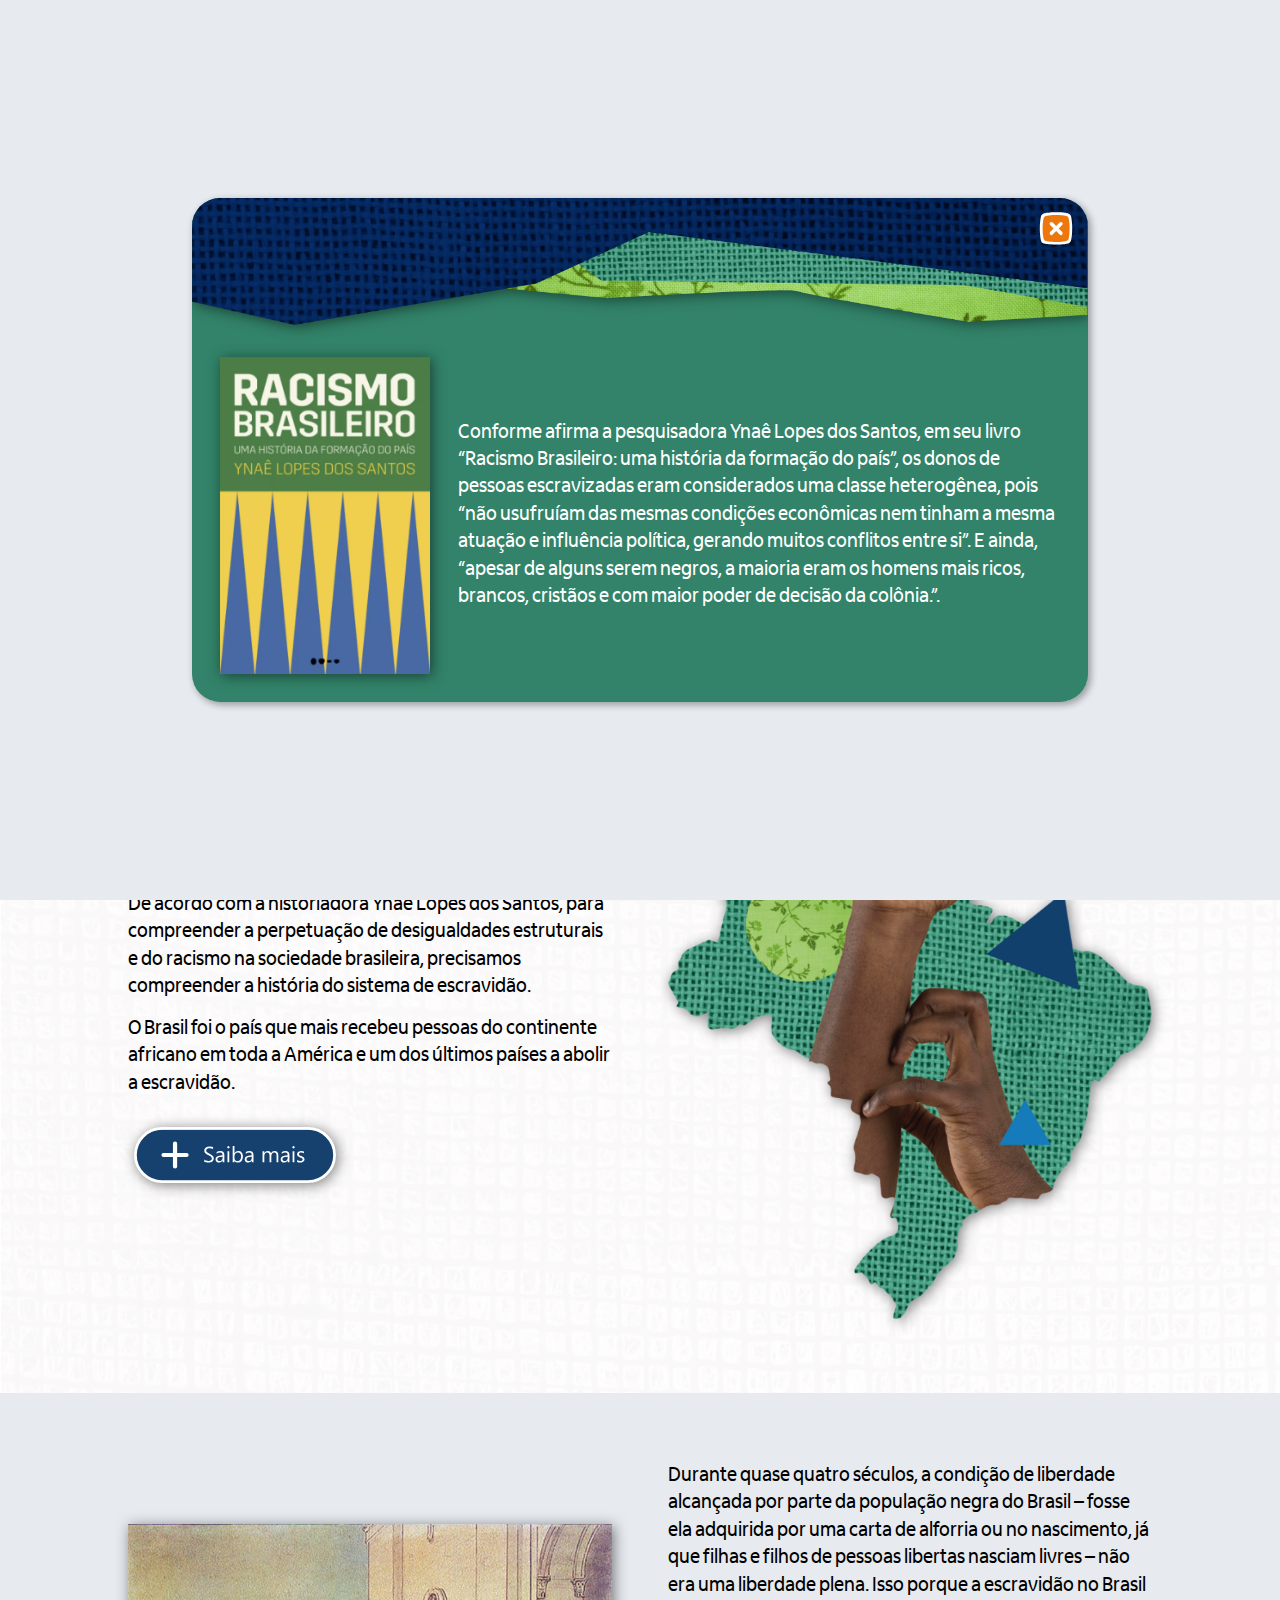
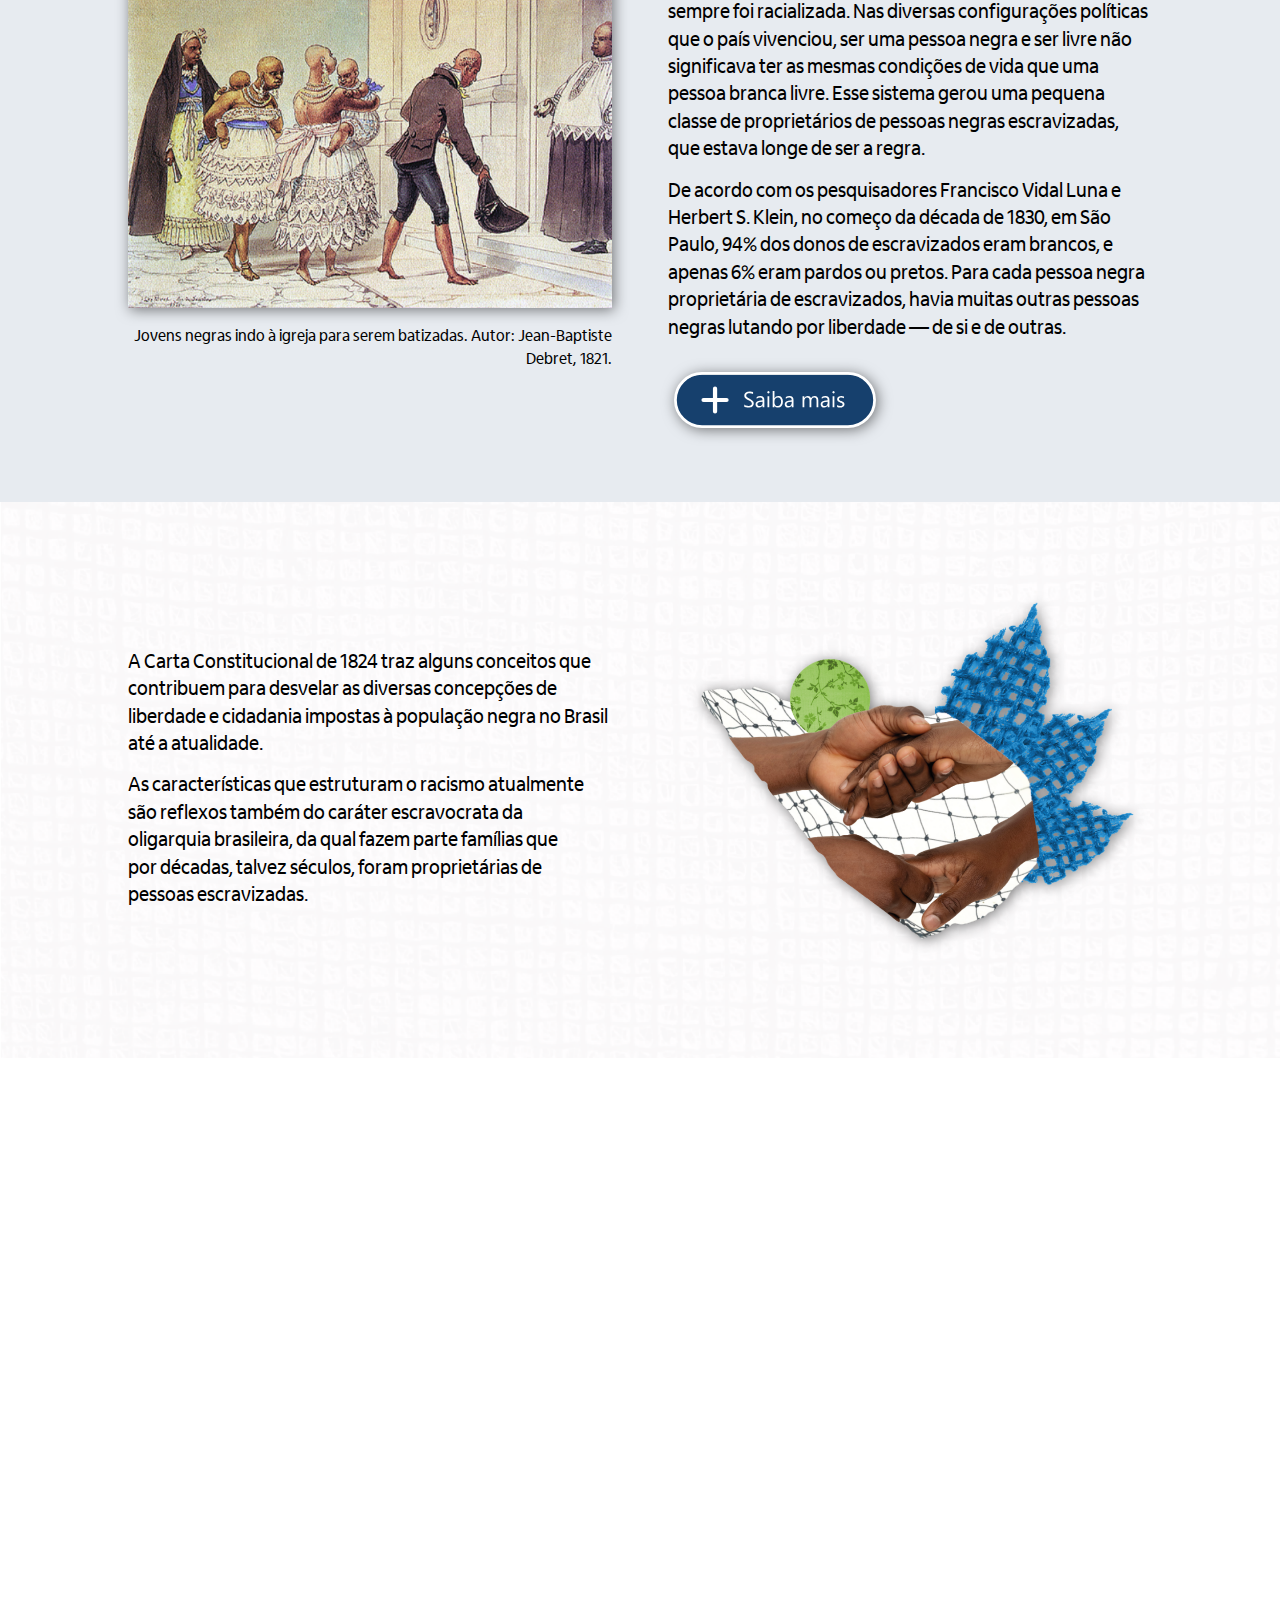
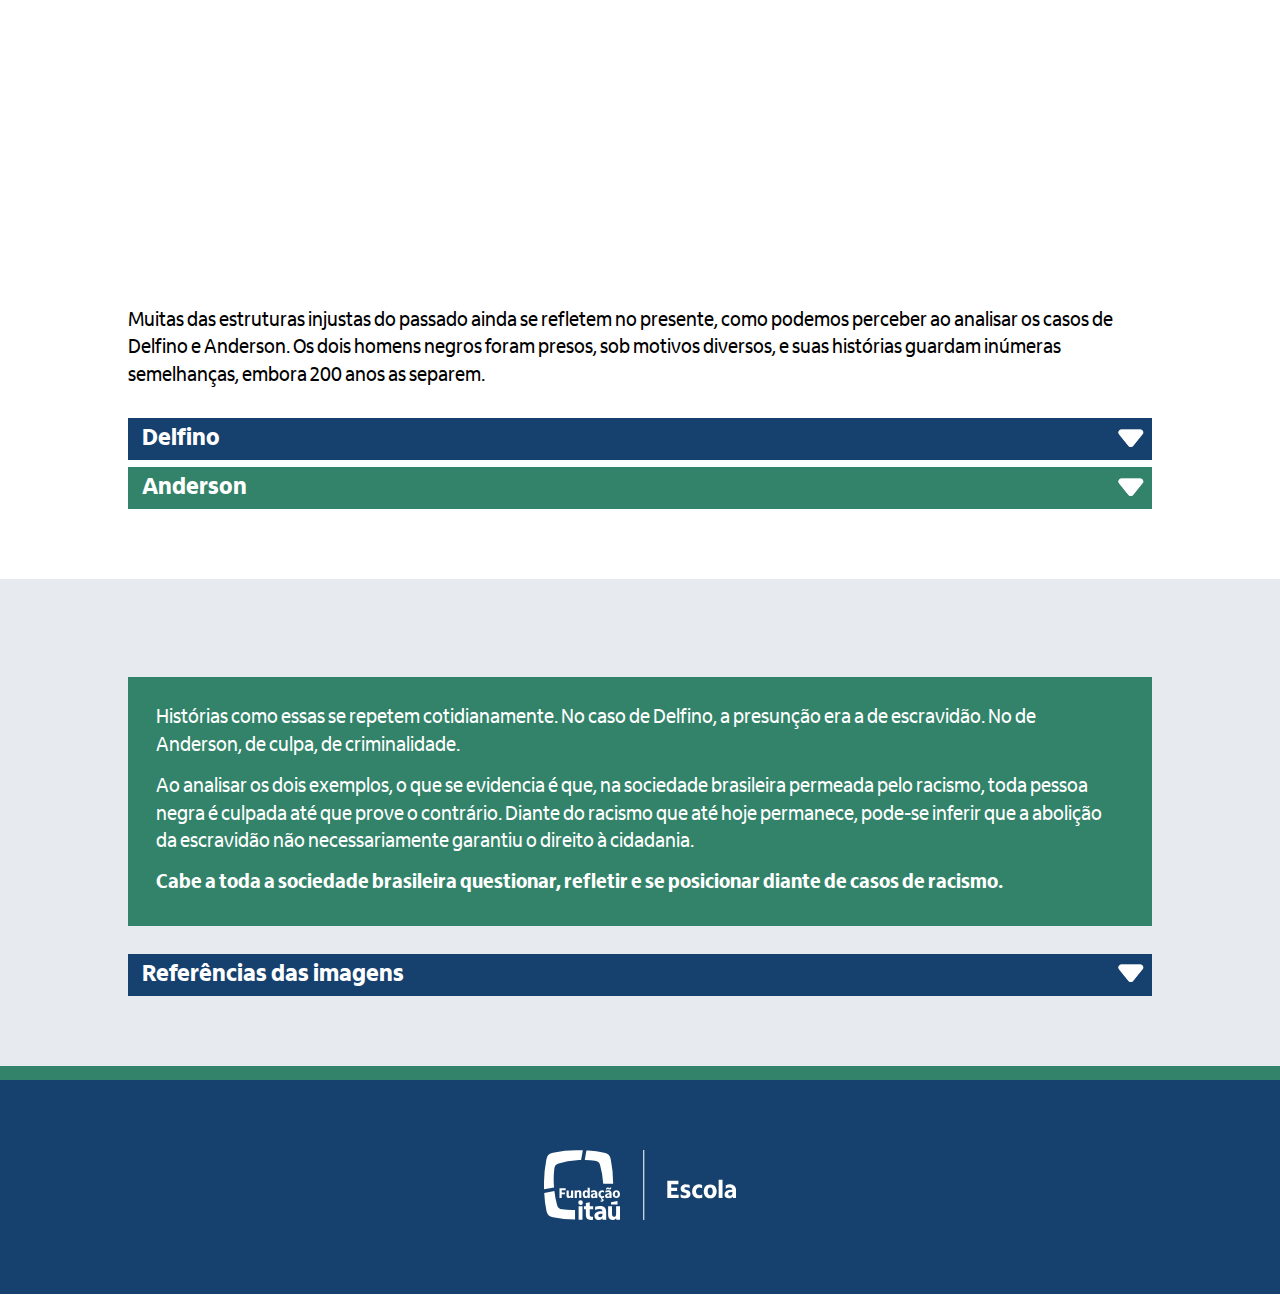
==== app/pages/onepage/index.html @ a5aab0bb "[INITIAL]" ====
<!DOCTYPE html>
<html></html>
<head>
  <meta charset="utf-8">
  <meta http-equiv="X-UA-Compatible" content="IE=edge">
  <meta name="viewport" content="width=device-width, initial-scale=1">
  <link rel="stylesheet" type="text/css" href="../../styles/reset.css"/>
  <link rel="stylesheet" type="text/css" href="../../styles/animate.min.css"/>
  <link rel="stylesheet" href="style.css">
  <link rel="stylesheet" type="text/css" href="../../modules/flamboyant-props.min.css"/>
</head>
<body role="application">
  <header>
    <div class="component-template-header fixedHeader hamburguerAtivo" id="header">
      <div class="container-image"><img src="../../assets/img/logo.svg" alt="" aria-label="" tabindex="-1" aria-hidden="aria-hidden"/>
      </div>
    </div>
  </header>
  <body prev-hide next-hide scorm-complete="#complete-tela">
    <div class="onePage prop-mt5 prop-tablet-mt3">
      <div class="menu1 parentPonto1" id="ponto01"></div>
      <section class="section01 color-bg-03"><img class="imgtop down" src="../../assets/img/topo.png"/>
        <div class="container-template-wildcard">
          <div class="col   col-one col-01  col-full prop-mt5 prop-mb5 prop-tablet-mt5 prop-tablet-mb5 up" alt="" aria-label="" tabindex="-1">
            <div class="wrapper">
              <h1 class="bigtitle prop-m0 color-01" tabindex="1">Escravidão, liberdade e cidadania</h1>
              <div class="container-line line-scrool" dimensions="dimensions-">
                <div class="line-minor">
                  <div class="container-image"><img src="../../assets/img/n-scrool2.png" alt="" aria-label="" tabindex="-1" aria-hidden="aria-hidden"/>
                  </div>
                </div>
                <div class="line-major">
                  <p class="smalltext prop-m0 prop-mt1 color-01" tabindex="2">Role a página para navegar.</p>
                </div>
              </div>
            </div>
          </div>
        </div>
      </section>
      <section class="section02">
        <div class="container-template-wildcard prop-pt5 prop-pb5 prop-tablet-pt2 prop-tablet-pb2" style="background-image: url(../../assets/img/bg.png);">
          <div class="row-wrap">
            <div class="col col-bg   col-01   left" alt="" aria-label="" tabindex="-1">
              <div class="wrapper">
                <p class="text prop-m0" tabindex="1">Ser uma pessoa negra no Brasil significa muitas vezes não ter os mesmos direitos que as pessoas brancas, desde o período colonial até os dias de hoje.</p>
                <p class="text prop-mt1" tabindex="2">De acordo com a historiadora Ynaê Lopes dos Santos, para compreender a perpetuação de desigualdades estruturais e do racismo na sociedade brasileira, precisamos compreender a história do sistema de escravidão.</p>
                <p class="text prop-mt1" tabindex="3">O Brasil foi o país que mais recebeu pessoas do continente africano em toda a América e um dos últimos países a abolir a escravidão.</p>
                <div class="container-btn">
                  <button class="botao prop-mt2 pulse infinite" tabindex="4" aria-label="Saiba mais" data-modal="#pop01" item="" onClick="">
                    <div class="container-image"><img class="prop-h4 img-shadow" src="../../assets/img/saiba01.svg" alt="" aria-label="" tabindex="-1" aria-hidden="aria-hidden"/>
                    </div>
                  </button>
                </div>
              </div>
            </div>
            <div class="col col-bg   col-02   right" alt="" aria-label="" tabindex="-1">
              <div class="wrapper">
                <div class="container-image"><img class="img-shadow" src="../../assets/img/img01.png" alt="" aria-label="" tabindex="-1" aria-hidden="aria-hidden"/>
                </div>
              </div>
            </div>
          </div>
        </div>
        <div class="modal interaction-modal parent-inside-col modal modal-comum" id="pop01">
          <div class="flex-center">
            <div class="box in delay1" aria-label="janela" aria-modal="aria-modal" role="dialog" tabindex="5">
              <div class="container-template-wildcard">
                <div class="col   col-one col-01  col-full shadow color-bg-02" alt="" aria-label="" tabindex="-1">
                  <div class="wrapper">
                    <div class="container-item-card modal-line">
                      <div class="container-image"><img class="prop-w-porc100 img-shadow" src="../../assets/img/topomodal.png" alt="" aria-label="" tabindex="-1" aria-hidden="aria-hidden"/>
                      </div>
                      <div class="container-line" dimensions="dimensions-">
                        <div class="line-minor">
                          <div class="container-image"><img class="img-shadow" src="../../assets/img/img02.png" alt="" aria-label="" tabindex="-1" aria-hidden="aria-hidden"/>
                          </div>
                        </div>
                        <div class="line-major">
                          <p class="text color-white" tabindex="1">Para refletir sobre o tema, confira a música “Ismália”, de Emicida, disponível em <a class="color-white link" href="https://www.youtube.com/watch?v=EtN1jBk0ZQg", target="_blank", rel="noopener noreferrer">https://www.youtube.com/watch?v=EtN1jBk0ZQg</a>.</p>
                        </div>
                      </div>
                    </div>
                  </div>
                </div>
              </div>
              <button class="modal-close animated pulse infinite" aria-label="Fechar modal." arrow_status_class=""></button>
            </div>
          </div>
        </div>
      </section>
      <section class="section03 color-bg-03">
        <div class="container-template-wildcard prop-pt5 prop-pb5 prop-tablet-pt2 prop-tablet-pb2">
          <div class="row-wrap">
            <div class="col    col-01   left" alt="" aria-label="" tabindex="-1">
              <div class="wrapper">
                <div class="container-image"><img class="img-shadow" src="../../assets/img/img03.png" alt="" aria-label="" tabindex="-1" aria-hidden="aria-hidden"/>
                </div>
                <p class="smalltext prop-mt1 prop-txt-right" tabindex="1">Jovens negras indo à igreja para serem batizadas. Autor: Jean-Baptiste Debret, 1821.</p>
              </div>
            </div>
            <div class="col    col-02   right" alt="" aria-label="" tabindex="-1">
              <div class="wrapper">
                <p class="text prop-m0" tabindex="2">Durante quase quatro séculos, a condição de liberdade alcançada por parte da população negra do Brasil – fosse ela adquirida por uma carta de alforria ou no nascimento, já que filhas e filhos de pessoas libertas nasciam livres – não era uma liberdade plena. Isso porque a escravidão no Brasil sempre foi racializada. Nas diversas configurações políticas que o país vivenciou, ser uma pessoa negra e ser livre não significava ter as mesmas condições de vida que uma pessoa branca livre. Esse sistema gerou uma pequena classe de proprietários de pessoas negras escravizadas, que estava longe de ser a regra.</p>
                <p class="text prop-mt1" tabindex="3">De acordo com os pesquisadores Francisco Vidal Luna e Herbert S. Klein, no começo da década de 1830, em São Paulo, 94% dos donos de escravizados eram brancos, e apenas 6% eram pardos ou pretos. Para cada pessoa negra proprietária de escravizados, havia muitas outras pessoas negras lutando por liberdade — de si e de outras.</p>
                <div class="container-btn">
                  <button class="botao prop-mt2 pulse infinite" tabindex="4" aria-label="Saiba mais" data-modal="#pop02" item="" onClick="">
                    <div class="container-image"><img class="prop-h4 img-shadow" src="../../assets/img/saiba01.svg" alt="" aria-label="" tabindex="-1" aria-hidden="aria-hidden"/>
                    </div>
                  </button>
                </div>
              </div>
            </div>
          </div>
        </div>
        <div class="modal interaction-modal parent-inside-col modal modal-comum" id="pop02">
          <div class="flex-center">
            <div class="box in delay1" aria-label="janela" aria-modal="aria-modal" role="dialog" tabindex="5">
              <div class="container-template-wildcard">
                <div class="col   col-one col-01  col-full shadow color-bg-02" alt="" aria-label="" tabindex="-1">
                  <div class="wrapper">
                    <div class="container-item-card modal-line">
                      <div class="container-image"><img class="prop-w-porc100 img-shadow" src="../../assets/img/topomodal.png" alt="" aria-label="" tabindex="-1" aria-hidden="aria-hidden"/>
                      </div>
                      <div class="container-line" dimensions="dimensions-">
                        <div class="line-minor">
                          <div class="container-image"><img class="img-shadow" src="../../assets/img/img04.png" alt="" aria-label="" tabindex="-1" aria-hidden="aria-hidden"/>
                          </div>
                        </div>
                        <div class="line-major">
                          <p class="text color-white" tabindex="1">Conforme afirma a pesquisadora Ynaê Lopes dos Santos, em seu livro “Racismo Brasileiro: uma história da formação do país”, os donos de pessoas escravizadas eram considerados uma classe heterogênea, pois “não usufruíam das mesmas condições econômicas nem tinham a mesma atuação e influência política, gerando muitos conflitos entre si”. E ainda, “apesar de alguns serem negros, a maioria eram os homens mais ricos, brancos, cristãos e com maior poder de decisão da colônia.”.</p>
                        </div>
                      </div>
                    </div>
                  </div>
                </div>
              </div>
              <button class="modal-close animated pulse infinite" aria-label="Fechar modal." arrow_status_class=""></button>
            </div>
          </div>
        </div>
      </section>
      <section class="section04">
        <div class="container-template-wildcard prop-pt5 prop-pb5 prop-tablet-pt2 prop-tablet-pb2" style="background-image: url(../../assets/img/bg.png);">
          <div class="row-wrap">
            <div class="col col-bg   col-01   left" alt="" aria-label="" tabindex="-1">
              <div class="wrapper">
                <p class="text prop-m0" tabindex="1">A Carta Constitucional de 1824 traz alguns conceitos que contribuem para desvelar as diversas concepções de liberdade e cidadania impostas à população negra no Brasil até a atualidade.</p>
                <p class="text prop-mt1" tabindex="2">As características que estruturam o racismo atualmente são reflexos também do caráter escravocrata da oligarquia brasileira, da qual fazem parte famílias que por décadas, talvez séculos, foram proprietárias de pessoas escravizadas.</p>
              </div>
            </div>
            <div class="col col-bg   col-02   right" alt="" aria-label="" tabindex="-1">
              <div class="wrapper">
                <div class="container-image"><img class="img-shadow" src="../../assets/img/img05.png" alt="" aria-label="" tabindex="-1" aria-hidden="aria-hidden"/>
                </div>
              </div>
            </div>
          </div>
        </div>
      </section>
      <section class="section05 full-H">
        <div class="container-template-wildcard bg-bottom prop-bg-fixed legend" style="background-image: url(../../assets/img/img06.png);">
          <div class="row-wrap">
            <div class="col col-bg col-zero  col-01   " alt="" aria-label="" tabindex="-1">
              <div class="wrapper">
              </div>
            </div>
            <div class="col col-bg   col-02   prop-pt5 prop-pb5 prop-tablet-pt2 prop-tablet-pb2" alt="" aria-label="" tabindex="-1">
              <div class="wrapper">
                <div class="container-slides">
                  <div class="slider owl-carousel owl-theme parent-inside-col slide-box owl-nav04 up color-bg-01 prop-p2 shadow  no-dots zoomIn" show="1" infinite="-1" nextLiberate="-1" nav="1" dots="1" center="1" autp="-1" dotsloader="-1">
                    <div class="owl-item-container">
                      <div class="col   col-one col-01  col-full " alt="" aria-label="" tabindex="-1">
                        <div class="wrapper">
                          <div class="container-item-card wow zoomIn">
                            <p class="text prop-m0 color-white" tabindex="1">Se a Carta não regulamentou explicitamente o regime escravocrata, manteve o compromisso estabelecido com as elites, que apoiaram a consolidação do império em troca da garantia da continuidade da exploração das pessoas escravizadas. A manutenção da escravidão ocorreu por meio do silêncio.</p>
                            <p class="text prop-mt1 color-white" tabindex="2">O artigo 179 da Constituição de 1824 assegurava a propriedade privada a cada cidadão brasileiro e a cada cidadã brasileira.</p>
                          </div>
                        </div>
                      </div>
                    </div>
                    <div class="owl-item-container">
                      <div class="col   col-one col-01  col-full " alt="" aria-label="" tabindex="-1">
                        <div class="wrapper">
                          <div class="container-item-card wow zoomIn">
                            <p class="text prop-m0 color-white" tabindex="3">Dessa forma, a escravidão persistiu, já que a posse de outros seres humanos como mercadoria estava incluída na definição de propriedade privada.</p>
                            <p class="text prop-mt1 color-white" tabindex="4">Por outro lado, a Carta previa que toda pessoa negra livre, desde que nascida no Brasil, seria cidadã do império e, no caso de pessoas trazidas da África, mesmo que alforriadas, somente seriam consideradas cidadãs e cidadãos as filhas e os filhos que nascessem em terras brasileiras.</p>
                          </div>
                        </div>
                      </div>
                    </div>
                    <div class="owl-item-container">
                      <div class="col   col-one col-01  col-full " alt="" aria-label="" tabindex="-1">
                        <div class="wrapper">
                          <div class="container-item-card wow zoomIn">
                            <p class="text prop-mt1 color-white" tabindex="5">No entanto, mesmo para as pessoas negras que conseguiam conquistar a liberdade e alcançar essa cidadania, era uma cidadania de segunda categoria, ou seja, na teoria, essas pessoas tinham direitos civis, mas não direitos políticos. Este arranjo era uma concessão feita pelas elites oligárquicas, que ainda temiam que se repetisse aqui o que ocorreu no Haiti.</p>
                          </div>
                        </div>
                      </div>
                    </div>
                    <div class="owl-item-container">
                      <div class="col   col-one col-01  col-full " alt="" aria-label="" tabindex="-1">
                        <div class="wrapper">
                          <div class="container-item-card wow zoomIn">
                            <p class="text prop-m0 color-white" tabindex="6">É importante ressaltar que essa condição de cidadania incompleta persiste, mesmo após dois séculos da promulgação da Constituição de 1824. Apesar de a igualdade de direitos ter sido gradualmente incorporada às constituições subsequentes, as condições concretas para garantir essa cidadania nunca foram plenamente alcançadas.</p>
                          </div>
                        </div>
                      </div>
                    </div>
                  </div>
                </div>
              </div>
            </div>
          </div>
        </div>
      </section>
      <section class="section06">
        <div class="container-template-wildcard prop-bg-fixed legend" style="background-image: url(../../assets/img/bg.png);">
          <div class="col col-bg  col-one col-01  col-full prop-pt5 prop-pb5 prop-tablet-pt5 prop-tablet-pb5" alt="" aria-label="" tabindex="-1">
            <div class="wrapper">
              <p class="text" tabindex="1">Muitas das estruturas injustas do passado ainda se refletem no presente, como podemos perceber ao analisar os casos de Delfino e Anderson. Os dois homens negros foram presos, sob motivos diversos, e suas histórias guardam inúmeras semelhanças, embora 200 anos as separem.</p>
              <div class="container-accordeon prop-mt2 accordeon-type03 up">
                <div class="interaction-accordeon accordeon parent-inside-col">
                  <div class="bloco">
                    <div class="corpbtn">
                      <button class="accordeon-title" tabindex="2" aria-label="Delfino">
                        <h4>Delfino</h4>
                        <div class="seta-container">
                          <div class="img"></div>
                        </div>
                      </button>
                      <div class="accordeon-texto">
                        <div class="col   col-one col-01  col-full " alt="" aria-label="" tabindex="-1">
                          <div class="wrapper">
                            <div class="container-line line-accordeon-01" dimensions="dimensions-">
                              <div class="line-minor">
                                <div class="container-image"><img src="../../assets/img/ico01.png" alt="" aria-label="" tabindex="-1" aria-hidden="aria-hidden"/>
                                </div>
                                <p class="text color-01" tabindex="3"><b>Data</b></p>
                              </div>
                              <div class="line-major">
                                <p class="text prop-m0" tabindex="4">1826</p>
                              </div>
                            </div>
                            <div class="container-line line-accordeon-01" dimensions="dimensions-">
                              <div class="line-minor">
                                <div class="container-image"><img src="../../assets/img/ico02.png" alt="" aria-label="" tabindex="-1" aria-hidden="aria-hidden"/>
                                </div>
                                <p class="text color-01" tabindex="5"><b>Perfil</b></p>
                              </div>
                              <div class="line-major">
                                <p class="text prop-m0" tabindex="6">Homem negro.</p>
                              </div>
                            </div>
                            <div class="container-line line-accordeon-01" dimensions="dimensions-">
                              <div class="line-minor">
                                <div class="container-image"><img src="../../assets/img/ico03.png" alt="" aria-label="" tabindex="-1" aria-hidden="aria-hidden"/>
                                </div>
                                <p class="text color-01" tabindex="7"><b>Contexto</b></p>
                              </div>
                              <div class="line-major">
                                <p class="text prop-m0" tabindex="8">Era escravizado. Seu proprietário morreu e, na briga pela herança do falecido, foi vendido por um dos filhos dele. Em uma disputa, o novo proprietário o libertou, tornando-o assim, livre. No entanto, o juiz decidiu que ele ficaria preso.</p>
                              </div>
                            </div>
                            <div class="container-line line-accordeon-01" dimensions="dimensions-">
                              <div class="line-minor">
                                <div class="container-image"><img src="../../assets/img/ico04.png" alt="" aria-label="" tabindex="-1" aria-hidden="aria-hidden"/>
                                </div>
                                <p class="text color-01" tabindex="9"><b>Acusação</b></p>
                              </div>
                              <div class="line-major">
                                <p class="text prop-m0" tabindex="10">Nenhuma. Deveria ficar preso até o fim da disputa pelo espólio. Em petição ao juiz, seu advogado argumentou que Defino era um cidadão livre que já estava preso há 2 meses sem acusação alguma.</p>
                              </div>
                            </div>
                            <div class="container-line line-accordeon-01" dimensions="dimensions-">
                              <div class="line-minor">
                                <div class="container-image"><img src="../../assets/img/ico05.png" alt="" aria-label="" tabindex="-1" aria-hidden="aria-hidden"/>
                                </div>
                                <p class="text color-01" tabindex="11"><b>Conclusão</b></p>
                              </div>
                              <div class="line-major">
                                <p class="text prop-m0" tabindex="12">Teoricamente, tornou-se um cidadão do império após ser alforriado. Porém, ficou preso sem ter cometido nenhum crime e não se sabe quando ou mesmo se foi solto.</p>
                              </div>
                            </div>
                          </div>
                        </div>
                      </div>
                    </div>
                  </div>
                </div>
              </div>
              <div class="container-accordeon prop-m0 accordeon-type02 up">
                <div class="interaction-accordeon accordeon parent-inside-col">
                  <div class="bloco">
                    <div class="corpbtn">
                      <button class="accordeon-title" tabindex="13" aria-label="Anderson">
                        <h4>Anderson</h4>
                        <div class="seta-container">
                          <div class="img"></div>
                        </div>
                      </button>
                      <div class="accordeon-texto">
                        <div class="col   col-one col-01  col-full " alt="" aria-label="" tabindex="-1">
                          <div class="wrapper">
                            <div class="container-line line-accordeon-02" dimensions="dimensions-">
                              <div class="line-minor">
                                <div class="container-image"><img src="../../assets/img/ico06.png" alt="" aria-label="" tabindex="-1" aria-hidden="aria-hidden"/>
                                </div>
                                <p class="text color-02" tabindex="14"><b>Data</b></p>
                              </div>
                              <div class="line-major">
                                <p class="text prop-m0" tabindex="15">2019</p>
                              </div>
                            </div>
                            <div class="container-line line-accordeon-02" dimensions="dimensions-">
                              <div class="line-minor">
                                <div class="container-image"><img src="../../assets/img/ico07.png" alt="" aria-label="" tabindex="-1" aria-hidden="aria-hidden"/>
                                </div>
                                <p class="text color-02" tabindex="16"><b>Perfil</b></p>
                              </div>
                              <div class="line-major">
                                <p class="text prop-m0" tabindex="17">Homem negro.</p>
                              </div>
                            </div>
                            <div class="container-line line-accordeon-02" dimensions="dimensions-">
                              <div class="line-minor">
                                <div class="container-image"><img src="../../assets/img/ico08.png" alt="" aria-label="" tabindex="-1" aria-hidden="aria-hidden"/>
                                </div>
                                <p class="text color-02" tabindex="18"><b>Contexto</b></p>
                              </div>
                              <div class="line-major">
                                <p class="text prop-m0" tabindex="19">Dirigia-se a um supermercado à procura de emprego quando foi abordado por policiais e preso, sem saber por que motivo.</p>
                              </div>
                            </div>
                            <div class="container-line line-accordeon-02" dimensions="dimensions-">
                              <div class="line-minor">
                                <div class="container-image"><img src="../../assets/img/ico09.png" alt="" aria-label="" tabindex="-1" aria-hidden="aria-hidden"/>
                                </div>
                                <p class="text color-02" tabindex="20"><b>Acusação</b></p>
                              </div>
                              <div class="line-major">
                                <p class="text prop-m0" tabindex="21">Assalto. Segundo a vítima, o assaltante era um homem negro com uma cicatriz no rosto. No procedimento de reconhecimento, Anderson foi colocado ao lado de dois homens brancos.</p>
                              </div>
                            </div>
                            <div class="container-line line-accordeon-02" dimensions="dimensions-">
                              <div class="line-minor">
                                <div class="container-image"><img src="../../assets/img/ico10.png" alt="" aria-label="" tabindex="-1" aria-hidden="aria-hidden"/>
                                </div>
                                <p class="text color-02" tabindex="22"><b>Conclusão</b></p>
                              </div>
                              <div class="line-major">
                                <p class="text prop-m0" tabindex="23">Sem direito a uma audiência de custódia, só foi libertado um ano e três meses depois, quando a vítima reconheceu que ele não tinha a tal cicatriz identificada no assaltante.</p>
                              </div>
                            </div>
                          </div>
                        </div>
                      </div>
                    </div>
                  </div>
                </div>
              </div>
            </div>
          </div>
        </div>
      </section>
      <section class="section10 color-bg-03" id="complete-tela">
        <div class="container-template-wildcard prop-bg-fixed legend">
          <div class="col   col-one col-01  col-full prop-pt5 prop-pb5 prop-tablet-pt5 prop-tablet-pb5" alt="" aria-label="" tabindex="-1">
            <div class="wrapper">
              <div class="container-item-card wow zoomIn color-bg-02 prop-p2 prop-mt2 prop-mb2">
                <p class="text color-white" tabindex="1">Histórias como essas se repetem cotidianamente. No caso de Delfino, a presunção era a de escravidão. No de Anderson, de culpa, de criminalidade.</p>
                <p class="text color-white" tabindex="2">Ao analisar os dois exemplos, o que se evidencia é que, na sociedade brasileira permeada pelo racismo, toda pessoa negra é culpada até que prove o contrário. Diante do racismo que até hoje permanece, pode-se inferir que a abolição da escravidão não necessariamente garantiu o direito à cidadania.</p>
                <p class="text color-white prop-w-porc100" tabindex="3"><b>Cabe a toda a sociedade brasileira questionar, refletir e se posicionar diante de casos de racismo.</b></p>
              </div>
              <div class="container-accordeon prop-mt2 accordeon-type03 up">
                <div class="interaction-accordeon accordeon parent-inside-col">
                  <div class="bloco">
                    <div class="corpbtn">
                      <button class="accordeon-title" tabindex="4" aria-label="Referências das imagens">
                        <h4>Referências das imagens</h4>
                        <div class="seta-container">
                          <div class="img"></div>
                        </div>
                      </button>
                      <div class="accordeon-texto">
                        <div class="col   col-one col-01  col-full " alt="" aria-label="" tabindex="-1">
                          <div class="wrapper">
                            <p class="text" tabindex="5"></p>
                          </div>
                        </div>
                      </div>
                    </div>
                  </div>
                </div>
              </div>
            </div>
          </div>
        </div>
      </section>
      <section class="section11 footer color-bg-01 border-top up">
        <div class="container-template-wildcard">
          <div class="col   col-one col-01  col-full prop-mt5 prop-mb5 prop-tablet-mt2 prop-tablet-mb2" alt="" aria-label="" tabindex="-1">
            <div class="wrapper">
              <div class="container-image"><img class="logo prop-h5 prop-tablet-h4" src="../../assets/img/logo.svg" alt="logotipo Fundação Itaú | Escola" aria-label="logotipo Fundação Itaú | Escola" tabindex="1"/>
              </div>
            </div>
          </div>
        </div>
      </section>
    </div>
  </body>
</body>
<script src="../../scripts/jquery.min.js"></script>
<script src="../../scripts/jquery-ui.min.js"></script>
<script src="../../scripts/jquery.ui.touch-punch.min.js"></script>
<script src="../../scripts/components.mixin.scripts.js"></script>
<script src="../../scripts/page.js"></script>
<script src="script.js"></script>
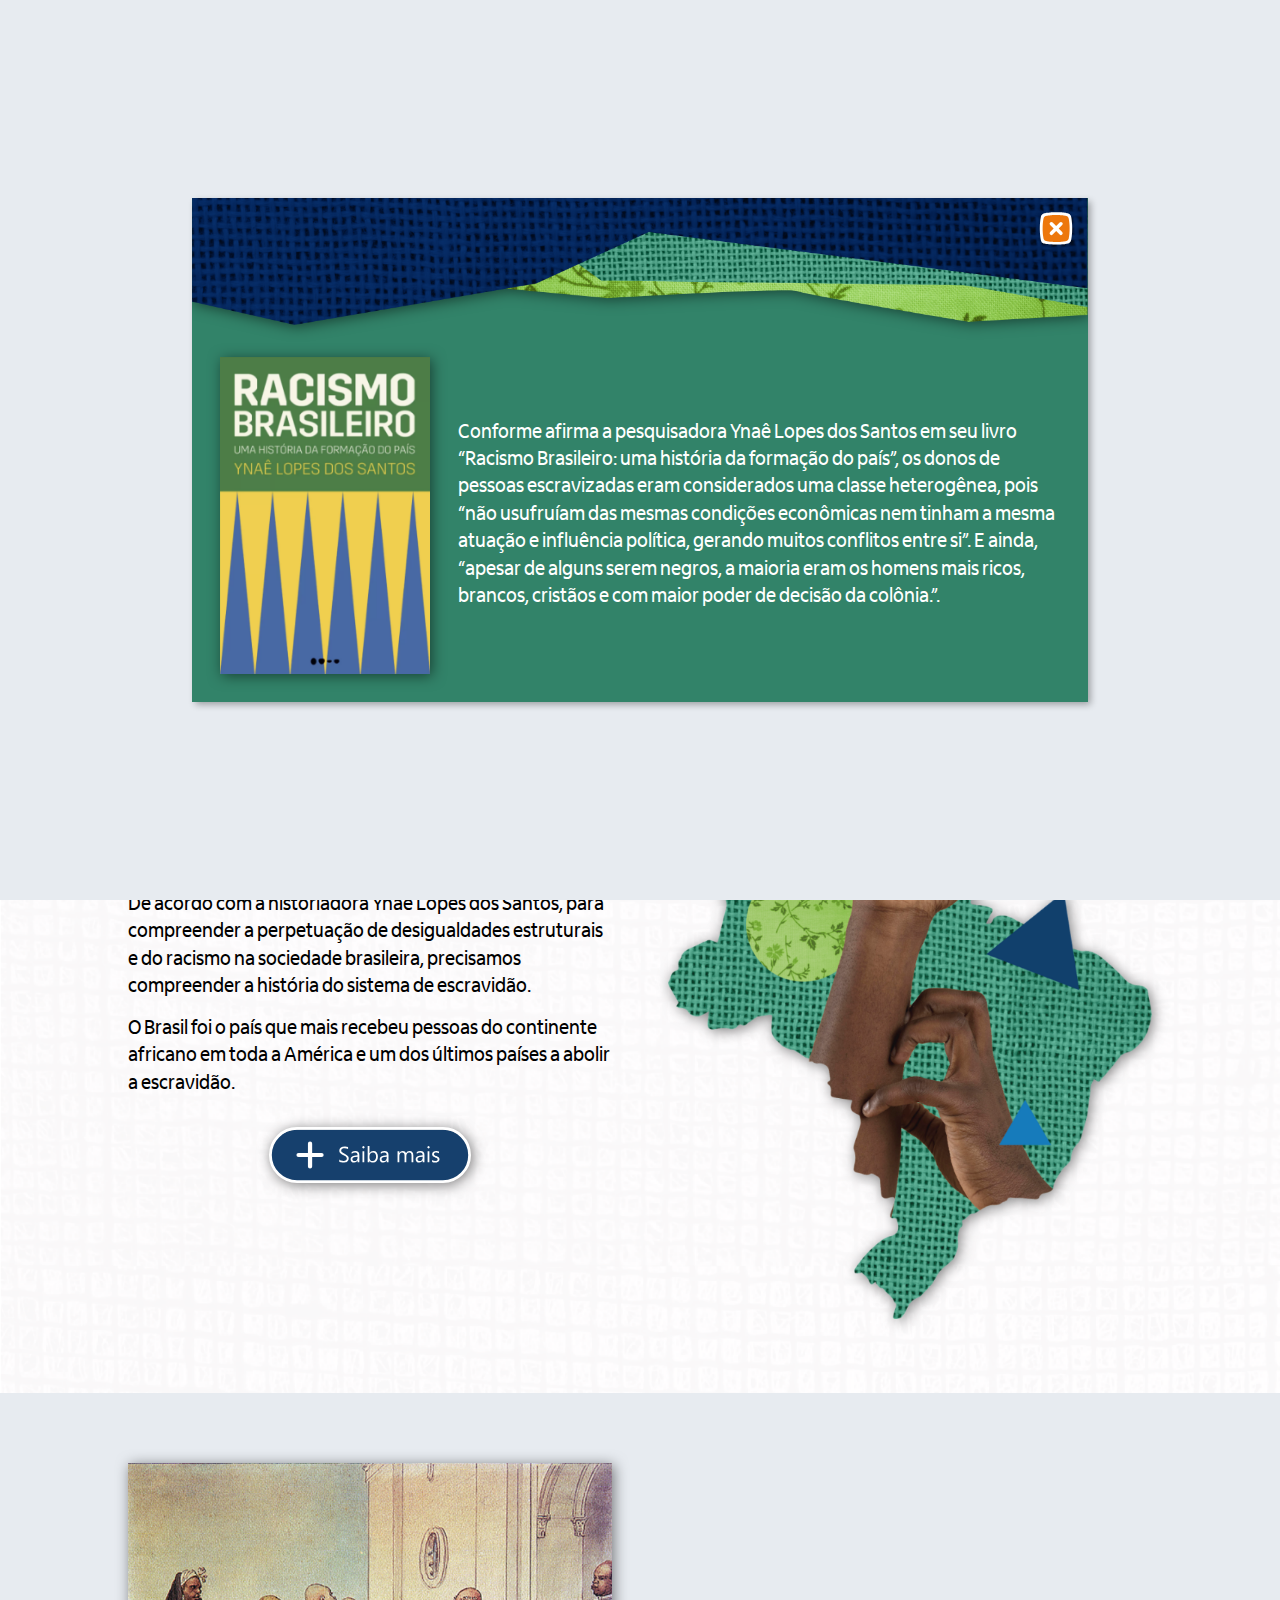
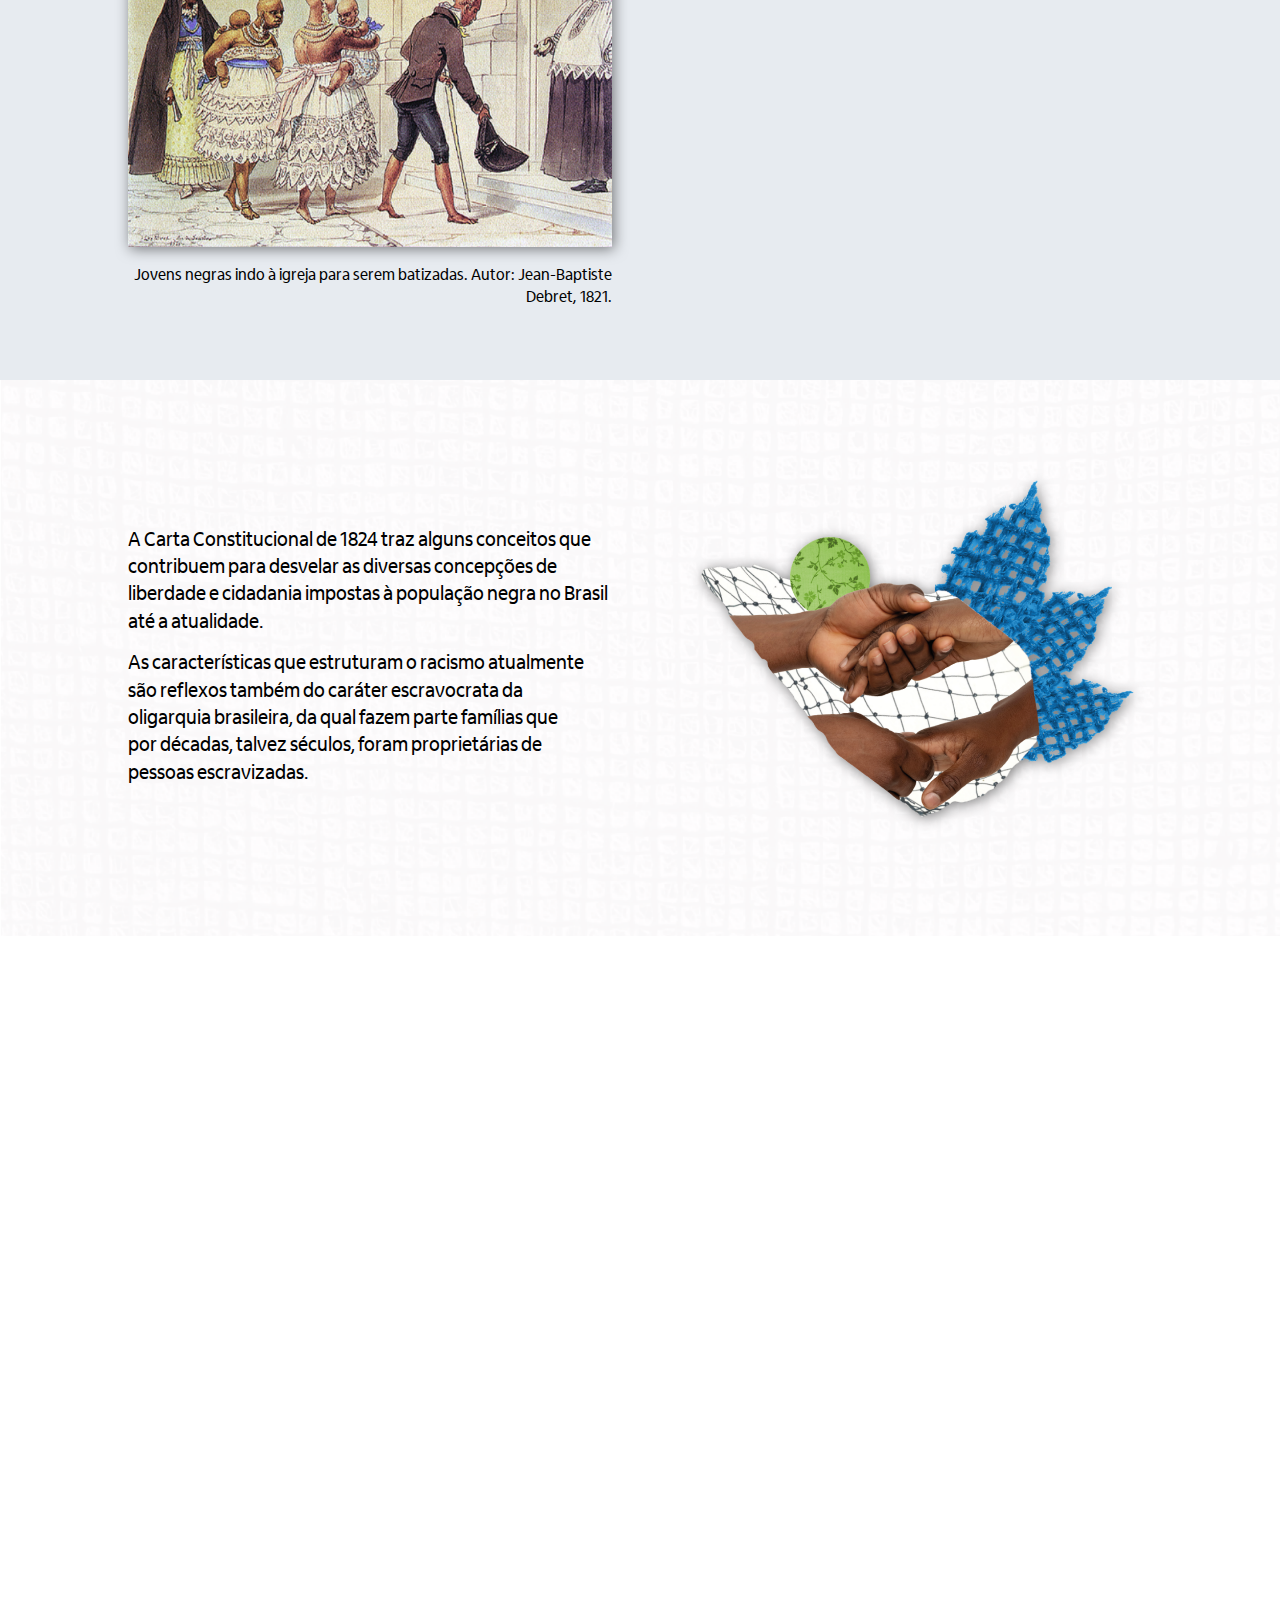
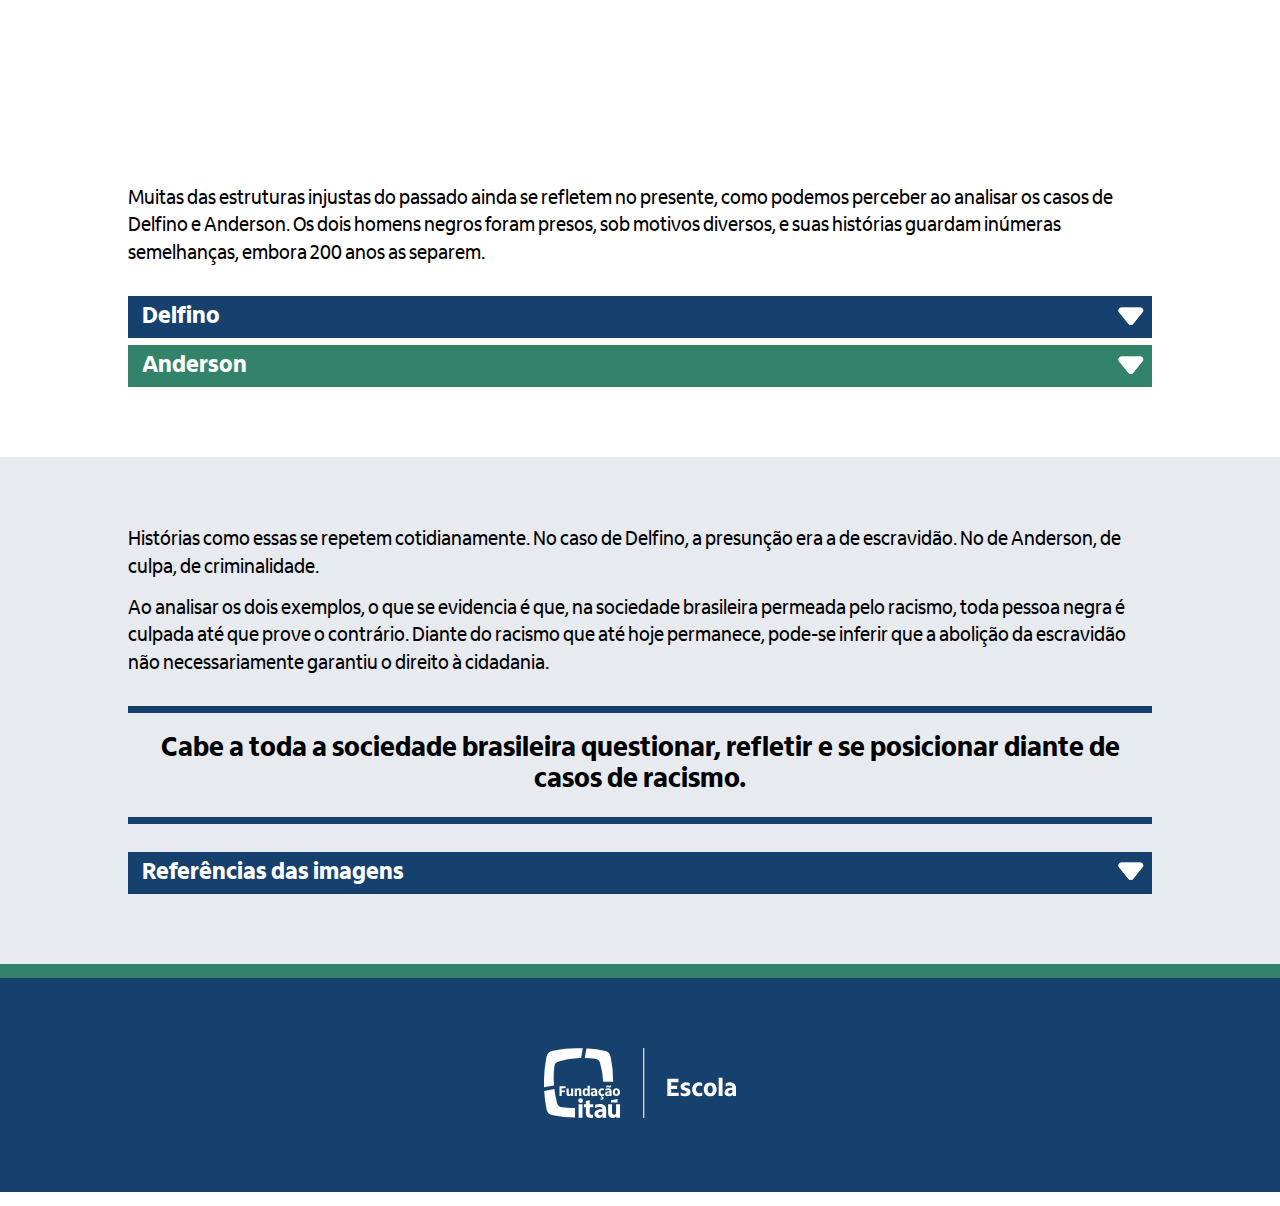
==== commit 2f41d607: "[INITIAL]" ====
--- a/app/pages/onepage/index.html
+++ b/app/pages/onepage/index.html
@@ -19,7 +19,7 @@
   <body prev-hide next-hide scorm-complete="#complete-tela">
     <div class="onePage prop-mt5 prop-tablet-mt3">
       <div class="menu1 parentPonto1" id="ponto01"></div>
-      <section class="section01 color-bg-03"><img class="imgtop down" src="../../assets/img/topo.png"/>
+      <section class="section01 color-bg-03"><img class="imgtop down img-shadow" src="../../assets/img/topo.png"/>
         <div class="container-template-wildcard">
           <div class="col   col-one col-01  col-full prop-mt5 prop-mb5 prop-tablet-mt5 prop-tablet-mb5 up" alt="" aria-label="" tabindex="-1">
             <div class="wrapper">
@@ -93,20 +93,40 @@
           <div class="row-wrap">
             <div class="col    col-01   left" alt="" aria-label="" tabindex="-1">
               <div class="wrapper">
-                <div class="container-image"><img class="img-shadow" src="../../assets/img/img03.png" alt="" aria-label="" tabindex="-1" aria-hidden="aria-hidden"/>
-                </div>
-                <p class="smalltext prop-mt1 prop-txt-right" tabindex="1">Jovens negras indo à igreja para serem batizadas. Autor: Jean-Baptiste Debret, 1821.</p>
+                <div class="container-image"><img class="img-shadow" src="../../assets/img/img03.png" alt="Obra intitulada Jovens negras indo à igreja para serem batizadas, de Jean-Baptiste Debret, 1821. A imagem mostra pessoas negras na porta de uma igreja. No centro da imagem, há duas jovens, cada uma carregando uma criança no colo. Elas usam um vestido branco rodado com uma fita azul na cintura e estão descalças. Usam colares, brincos longos e têm os cabelos raspados. Atrás das jovens, há uma senhora negra que usa um vestido azul na parte de cima com a saia amarela e sapatos brancos. Ela veste um pano branco sobre a cabeça e tem um leque na mão direita. Por cima do vestido, há uma capa preta. À frente delas, está um senhor negro vestindo um paletó marrom, calça preta até os joelhos e uma camisa branca. Ele usa uma espécie de bengala e também está descalço. Em sua mão direita, há um chapéu preto, que o senhor está abaixando em sinal de respeito. Na frente do senhor, há um padre negro vestindo uma batina preta, sapatos pretos e um tecido branco bordado por cima da batina." aria-label="Obra intitulada Jovens negras indo à igreja para serem batizadas, de Jean-Baptiste Debret, 1821. A imagem mostra pessoas negras na porta de uma igreja. No centro da imagem, há duas jovens, cada uma carregando uma criança no colo. Elas usam um vestido branco rodado com uma fita azul na cintura e estão descalças. Usam colares, brincos longos e têm os cabelos raspados. Atrás das jovens, há uma senhora negra que usa um vestido azul na parte de cima com a saia amarela e sapatos brancos. Ela veste um pano branco sobre a cabeça e tem um leque na mão direita. Por cima do vestido, há uma capa preta. À frente delas, está um senhor negro vestindo um paletó marrom, calça preta até os joelhos e uma camisa branca. Ele usa uma espécie de bengala e também está descalço. Em sua mão direita, há um chapéu preto, que o senhor está abaixando em sinal de respeito. Na frente do senhor, há um padre negro vestindo uma batina preta, sapatos pretos e um tecido branco bordado por cima da batina." tabindex="1"/>
+                </div>
+                <p class="smalltext prop-mt1 prop-txt-right" tabindex="2">Jovens negras indo à igreja para serem batizadas. Autor: Jean-Baptiste Debret, 1821.</p>
               </div>
             </div>
             <div class="col    col-02   right" alt="" aria-label="" tabindex="-1">
               <div class="wrapper">
-                <p class="text prop-m0" tabindex="2">Durante quase quatro séculos, a condição de liberdade alcançada por parte da população negra do Brasil – fosse ela adquirida por uma carta de alforria ou no nascimento, já que filhas e filhos de pessoas libertas nasciam livres – não era uma liberdade plena. Isso porque a escravidão no Brasil sempre foi racializada. Nas diversas configurações políticas que o país vivenciou, ser uma pessoa negra e ser livre não significava ter as mesmas condições de vida que uma pessoa branca livre. Esse sistema gerou uma pequena classe de proprietários de pessoas negras escravizadas, que estava longe de ser a regra.</p>
-                <p class="text prop-mt1" tabindex="3">De acordo com os pesquisadores Francisco Vidal Luna e Herbert S. Klein, no começo da década de 1830, em São Paulo, 94% dos donos de escravizados eram brancos, e apenas 6% eram pardos ou pretos. Para cada pessoa negra proprietária de escravizados, havia muitas outras pessoas negras lutando por liberdade — de si e de outras.</p>
-                <div class="container-btn">
-                  <button class="botao prop-mt2 pulse infinite" tabindex="4" aria-label="Saiba mais" data-modal="#pop02" item="" onClick="">
-                    <div class="container-image"><img class="prop-h4 img-shadow" src="../../assets/img/saiba01.svg" alt="" aria-label="" tabindex="-1" aria-hidden="aria-hidden"/>
-                    </div>
-                  </button>
+                <div class="container-slides">
+                  <div class="slider owl-carousel owl-theme parent-inside-col slide-box owl-nav05 up prop-p2 no-dots zoomIn" show="1" infinite="-1" nextLiberate="-1" nav="1" dots="1" center="1" autp="-1" dotsloader="-1">
+                    <div class="owl-item-container">
+                      <div class="col   col-one col-01  col-full " alt="" aria-label="" tabindex="-1">
+                        <div class="wrapper">
+                          <div class="container-item-card wow zoomIn">
+                            <p class="text prop-m0" tabindex="3">Durante quase quatro séculos, a condição de liberdade alcançada por parte da população negra do Brasil – fosse ela adquirida por uma carta de alforria ou no nascimento, já que filhas e filhos de pessoas libertas nasciam livres – não era uma liberdade plena. Isso porque a escravidão no Brasil sempre foi racializada. Nas diversas configurações políticas que o país vivenciou, ser uma pessoa negra e ser livre não significava ter as mesmas condições de vida que uma pessoa branca livre. Esse sistema gerou uma pequena classe de proprietários de pessoas negras escravizadas, que estava longe de ser a regra.</p>
+                          </div>
+                        </div>
+                      </div>
+                    </div>
+                    <div class="owl-item-container">
+                      <div class="col   col-one col-01  col-full " alt="" aria-label="" tabindex="-1">
+                        <div class="wrapper">
+                          <div class="container-item-card wow zoomIn">
+                            <p class="text prop-m0" tabindex="4">De acordo com os pesquisadores Francisco Vidal Luna e Herbert S. Klein, no começo da década de 1830, em São Paulo, 94% dos donos de escravizados eram brancos, e apenas 6% eram pardos ou pretos. Para cada pessoa negra proprietária de escravizados, havia muitas outras pessoas negras lutando por liberdade – de si e de outras.</p>
+                            <div class="container-btn">
+                              <button class="botao prop-mt2 pulse infinite" tabindex="5" aria-label="Importante!" data-modal="#pop02" item="" onClick="">
+                                <div class="container-image"><img class="prop-h4 img-shadow" src="../../assets/img/important.svg" alt="" aria-label="" tabindex="-1" aria-hidden="aria-hidden"/>
+                                </div>
+                              </button>
+                            </div>
+                          </div>
+                        </div>
+                      </div>
+                    </div>
+                  </div>
                 </div>
               </div>
             </div>
@@ -114,7 +134,7 @@
         </div>
         <div class="modal interaction-modal parent-inside-col modal modal-comum" id="pop02">
           <div class="flex-center">
-            <div class="box in delay1" aria-label="janela" aria-modal="aria-modal" role="dialog" tabindex="5">
+            <div class="box in delay1" aria-label="janela" aria-modal="aria-modal" role="dialog" tabindex="6">
               <div class="container-template-wildcard">
                 <div class="col   col-one col-01  col-full shadow color-bg-02" alt="" aria-label="" tabindex="-1">
                   <div class="wrapper">
@@ -127,7 +147,7 @@
                           </div>
                         </div>
                         <div class="line-major">
-                          <p class="text color-white" tabindex="1">Conforme afirma a pesquisadora Ynaê Lopes dos Santos, em seu livro “Racismo Brasileiro: uma história da formação do país”, os donos de pessoas escravizadas eram considerados uma classe heterogênea, pois “não usufruíam das mesmas condições econômicas nem tinham a mesma atuação e influência política, gerando muitos conflitos entre si”. E ainda, “apesar de alguns serem negros, a maioria eram os homens mais ricos, brancos, cristãos e com maior poder de decisão da colônia.”.</p>
+                          <p class="text color-white" tabindex="1">Conforme afirma a pesquisadora Ynaê Lopes dos Santos em seu livro “Racismo Brasileiro: uma história da formação do país”, os donos de pessoas escravizadas eram considerados uma classe heterogênea, pois “não usufruíam das mesmas condições econômicas nem tinham a mesma atuação e influência política, gerando muitos conflitos entre si”. E ainda, “apesar de alguns serem negros, a maioria eram os homens mais ricos, brancos, cristãos e com maior poder de decisão da colônia.”.</p>
                         </div>
                       </div>
                     </div>
@@ -167,7 +187,7 @@
             <div class="col col-bg   col-02   prop-pt5 prop-pb5 prop-tablet-pt2 prop-tablet-pb2" alt="" aria-label="" tabindex="-1">
               <div class="wrapper">
                 <div class="container-slides">
-                  <div class="slider owl-carousel owl-theme parent-inside-col slide-box owl-nav04 up color-bg-01 prop-p2 shadow  no-dots zoomIn" show="1" infinite="-1" nextLiberate="-1" nav="1" dots="1" center="1" autp="-1" dotsloader="-1">
+                  <div class="slider owl-carousel owl-theme parent-inside-col slide-box owl-nav04 up color-bg-01 prop-p2 shadow  zoomIn" show="1" infinite="-1" nextLiberate="-1" nav="1" dots="1" center="1" autp="-1" dotsloader="-1">
                     <div class="owl-item-container">
                       <div class="col   col-one col-01  col-full " alt="" aria-label="" tabindex="-1">
                         <div class="wrapper">
@@ -248,7 +268,7 @@
                                 <p class="text color-01" tabindex="5"><b>Perfil</b></p>
                               </div>
                               <div class="line-major">
-                                <p class="text prop-m0" tabindex="6">Homem negro.</p>
+                                <p class="text prop-m0" tabindex="6">Homem negro</p>
                               </div>
                             </div>
                             <div class="container-line line-accordeon-01" dimensions="dimensions-">
@@ -258,7 +278,7 @@
                                 <p class="text color-01" tabindex="7"><b>Contexto</b></p>
                               </div>
                               <div class="line-major">
-                                <p class="text prop-m0" tabindex="8">Era escravizado. Seu proprietário morreu e, na briga pela herança do falecido, foi vendido por um dos filhos dele. Em uma disputa, o novo proprietário o libertou, tornando-o assim, livre. No entanto, o juiz decidiu que ele ficaria preso.</p>
+                                <p class="text prop-m0" tabindex="8">Ele era escravizado e seu proprietário morreu. Na briga pela herança, um dos filhos o vendeu. Em meio a uma disputa, o novo proprietário o libertou, mas um juiz decidiu que ele deveria permanecer preso.</p>
                               </div>
                             </div>
                             <div class="container-line line-accordeon-01" dimensions="dimensions-">
@@ -278,7 +298,7 @@
                                 <p class="text color-01" tabindex="11"><b>Conclusão</b></p>
                               </div>
                               <div class="line-major">
-                                <p class="text prop-m0" tabindex="12">Teoricamente, tornou-se um cidadão do império após ser alforriado. Porém, ficou preso sem ter cometido nenhum crime e não se sabe quando ou mesmo se foi solto.</p>
+                                <p class="text prop-m0" tabindex="12">Teoricamente, era um cidadão do império. Porém ficou preso sem ter cometido nenhum crime e não se sabe quando ou mesmo se ele foi solto.</p>
                               </div>
                             </div>
                           </div>
@@ -318,7 +338,7 @@
                                 <p class="text color-02" tabindex="16"><b>Perfil</b></p>
                               </div>
                               <div class="line-major">
-                                <p class="text prop-m0" tabindex="17">Homem negro.</p>
+                                <p class="text prop-m0" tabindex="17">Homem negro</p>
                               </div>
                             </div>
                             <div class="container-line line-accordeon-02" dimensions="dimensions-">
@@ -328,7 +348,7 @@
                                 <p class="text color-02" tabindex="18"><b>Contexto</b></p>
                               </div>
                               <div class="line-major">
-                                <p class="text prop-m0" tabindex="19">Dirigia-se a um supermercado à procura de emprego quando foi abordado por policiais e preso, sem saber por que motivo.</p>
+                                <p class="text prop-m0" tabindex="19">Não tinha emprego fixo. Estava à procura de emprego quando foi abordado por policiais e preso, sem saber por que motivo.</p>
                               </div>
                             </div>
                             <div class="container-line line-accordeon-02" dimensions="dimensions-">
@@ -348,29 +368,27 @@
                                 <p class="text color-02" tabindex="22"><b>Conclusão</b></p>
                               </div>
                               <div class="line-major">
-                                <p class="text prop-m0" tabindex="23">Sem direito a uma audiência de custódia, só foi libertado um ano e três meses depois, quando a vítima reconheceu que ele não tinha a tal cicatriz identificada no assaltante.</p>
-                              </div>
-                            </div>
-                          </div>
-                        </div>
-                      </div>
-                    </div>
-                  </div>
-                </div>
-              </div>
-            </div>
-          </div>
-        </div>
-      </section>
-      <section class="section10 color-bg-03" id="complete-tela">
+                                <p class="text prop-m0" tabindex="23">Ele ficou preso por 1 ano e 3 meses, e só foi libertado quando a vítima reconheceu que ele não tinha a cicatriz.</p>
+                              </div>
+                            </div>
+                          </div>
+                        </div>
+                      </div>
+                    </div>
+                  </div>
+                </div>
+              </div>
+            </div>
+          </div>
+        </div>
+      </section>
+      <section class="section07 color-bg-03" id="complete-tela">
         <div class="container-template-wildcard prop-bg-fixed legend">
           <div class="col   col-one col-01  col-full prop-pt5 prop-pb5 prop-tablet-pt5 prop-tablet-pb5" alt="" aria-label="" tabindex="-1">
             <div class="wrapper">
-              <div class="container-item-card wow zoomIn color-bg-02 prop-p2 prop-mt2 prop-mb2">
-                <p class="text color-white" tabindex="1">Histórias como essas se repetem cotidianamente. No caso de Delfino, a presunção era a de escravidão. No de Anderson, de culpa, de criminalidade.</p>
-                <p class="text color-white" tabindex="2">Ao analisar os dois exemplos, o que se evidencia é que, na sociedade brasileira permeada pelo racismo, toda pessoa negra é culpada até que prove o contrário. Diante do racismo que até hoje permanece, pode-se inferir que a abolição da escravidão não necessariamente garantiu o direito à cidadania.</p>
-                <p class="text color-white prop-w-porc100" tabindex="3"><b>Cabe a toda a sociedade brasileira questionar, refletir e se posicionar diante de casos de racismo.</b></p>
-              </div>
+              <p class="text" tabindex="1">Histórias como essas se repetem cotidianamente. No caso de Delfino, a presunção era a de escravidão. No de Anderson, de culpa, de criminalidade.</p>
+              <p class="text" tabindex="2">Ao analisar os dois exemplos, o que se evidencia é que, na sociedade brasileira permeada pelo racismo, toda pessoa negra é culpada até que prove o contrário. Diante do racismo que até hoje permanece, pode-se inferir que a abolição da escravidão não necessariamente garantiu o direito à cidadania.</p>
+              <h3 class="subtitle prop-mt2 prop-w-porc100 borde-top-bottom04 prop-txt-center" tabindex="3"><b>Cabe a toda a sociedade brasileira questionar, refletir e se posicionar diante de casos de racismo.</b></h3>
               <div class="container-accordeon prop-mt2 accordeon-type03 up">
                 <div class="interaction-accordeon accordeon parent-inside-col">
                   <div class="bloco">
@@ -384,23 +402,24 @@
                       <div class="accordeon-texto">
                         <div class="col   col-one col-01  col-full " alt="" aria-label="" tabindex="-1">
                           <div class="wrapper">
-                            <p class="text" tabindex="5"></p>
-                          </div>
-                        </div>
-                      </div>
-                    </div>
-                  </div>
-                </div>
-              </div>
-            </div>
-          </div>
-        </div>
-      </section>
-      <section class="section11 footer color-bg-01 border-top up">
+                            <p class="text" tabindex="5">Jovens negras indo à igreja para serem batizadas. Autor: Jean-Baptiste Debret, 1821. Disponível em: <a class="link" href="https://enciclopedia.itaucultural.org.br/obras/110689-jovens-negras-indo-a-igreja-para-serem-batizadas", target="_blank", rel="noopener noreferrer">https://enciclopedia.itaucultural.org.br/obras/110689-jovens-negras-indo-a-igreja-para-serem-batizadas</a>.</p>
+                            <p class="text" tabindex="6">Constituição de 1824. Senado Notícias, 2019. Disponível em: <a class="link" href="https://www12.senado.leg.br/noticias/materias/2019/03/25/senadores-lembram-entrada-em-vigor-da-primeira-constituicao-brasileira", target="_blank", rel="noopener noreferrer">https://www12.senado.leg.br/noticias/materias/2019/03/25/senadores-lembram-entrada-em-vigor-da-primeira-constituicao-brasileira</a>.</p>
+                          </div>
+                        </div>
+                      </div>
+                    </div>
+                  </div>
+                </div>
+              </div>
+            </div>
+          </div>
+        </div>
+      </section>
+      <section class="section08 footer color-bg-01 border-top up">
         <div class="container-template-wildcard">
           <div class="col   col-one col-01  col-full prop-mt5 prop-mb5 prop-tablet-mt2 prop-tablet-mb2" alt="" aria-label="" tabindex="-1">
             <div class="wrapper">
-              <div class="container-image"><img class="logo prop-h5 prop-tablet-h4" src="../../assets/img/logo.svg" alt="logotipo Fundação Itaú | Escola" aria-label="logotipo Fundação Itaú | Escola" tabindex="1"/>
+              <div class="container-image"><img class="logo prop-h5 prop-tablet-h3" src="../../assets/img/logo.svg" alt="logotipo Fundação Itaú | Escola" aria-label="logotipo Fundação Itaú | Escola" tabindex="1"/>
               </div>
             </div>
           </div>
--- a/app/pages/onepage/style.css
+++ b/app/pages/onepage/style.css
@@ -2933,7 +2933,7 @@
   width: 70%;
   max-width: 1650px;
   box-shadow: 0.2rem 0.2rem 0.5rem 0rem #0005;
-  border-radius: 2rem;
+  border-radius: 0;
 }
 @media (max-width: 900px) {
   .modal.modal-comum .flex-center .box {
@@ -4252,6 +4252,14 @@
   display: flex;
   align-items: flex-end;
 }
+.section02 .container-line .line-minor {
+  width: 20rem !important;
+}
+.section02 .container-line .line-major {
+  width: calc(100% - 20rem) !important;
+}
+.section02 .container-btn,
+.section03 .container-btn,
 .section05 .container-btn,
 .section07 .container-btn,
 .section11 .container-btn {
@@ -4322,7 +4330,9 @@
 }
 .link {
   text-decoration: underline;
-  color: #FFFFFF;
+}
+.section07 .accordeon-texto {
+  background-color: #FFFFFF !important;
 }
 .aspas-04 {
   position: relative;
@@ -4568,8 +4578,8 @@
   }
 }
 .borde-top-bottom04 {
-  border-top: 0.5rem solid #117ABA;
-  border-bottom: 0.5rem solid #117ABA;
+  border-top: 0.5rem solid #16406D;
+  border-bottom: 0.5rem solid #16406D;
   padding: 1.5rem;
 }
 .borde-top-bottom-white {
@@ -4695,4 +4705,4 @@
   margin-top: 1rem;
 }
 
-/*# sourceMappingURL=[data-uri]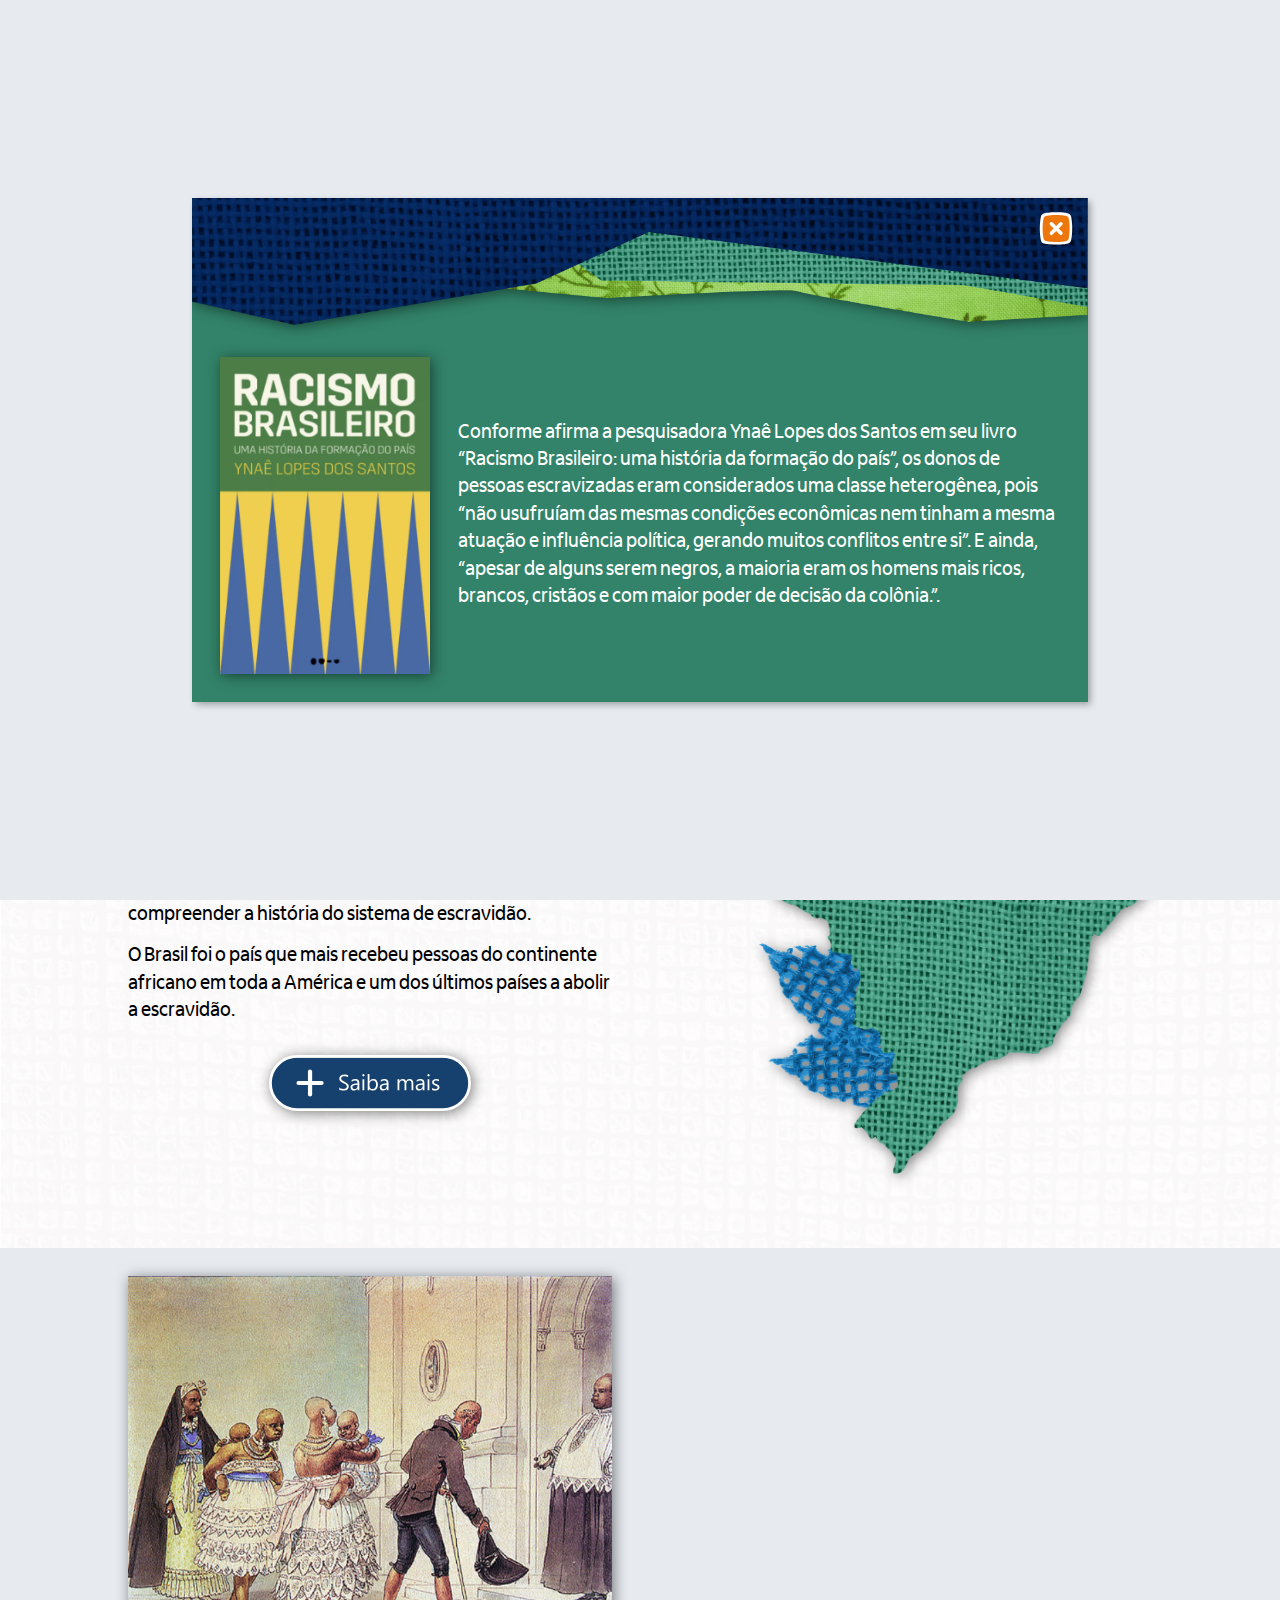
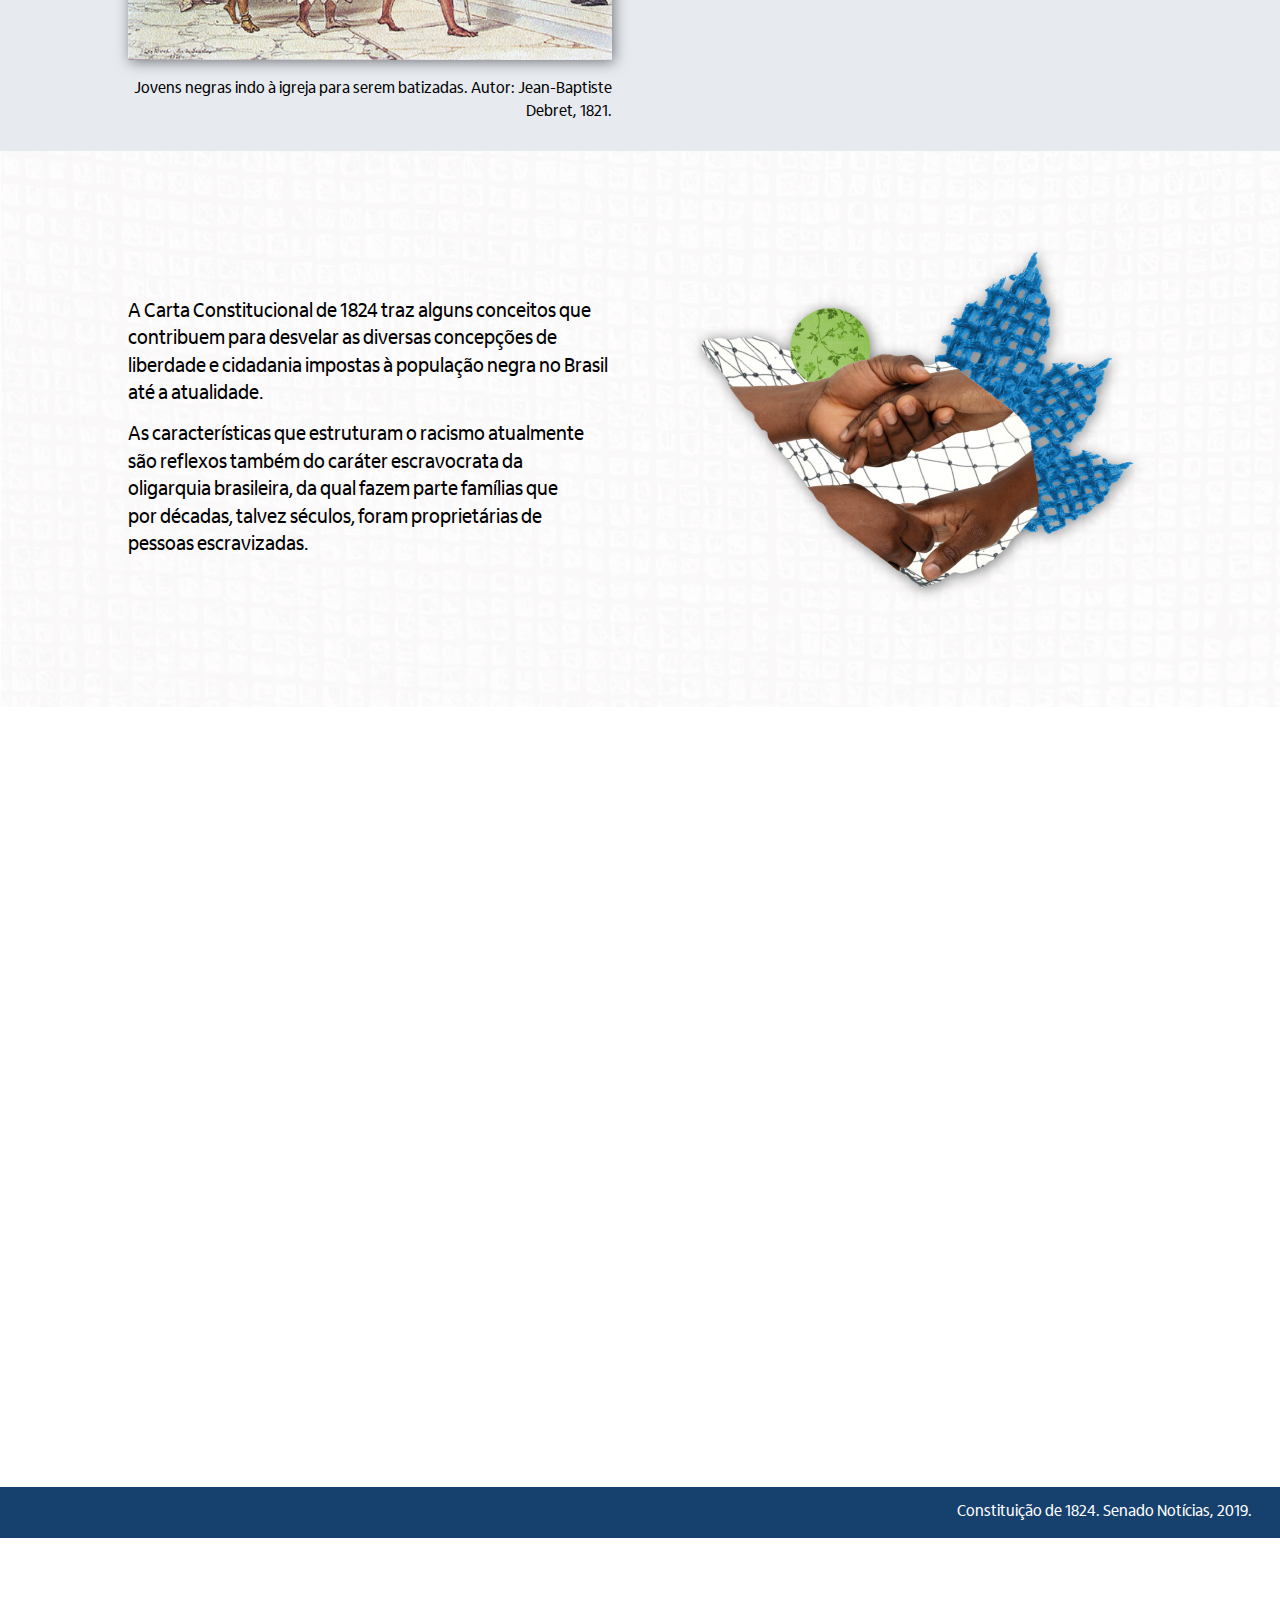
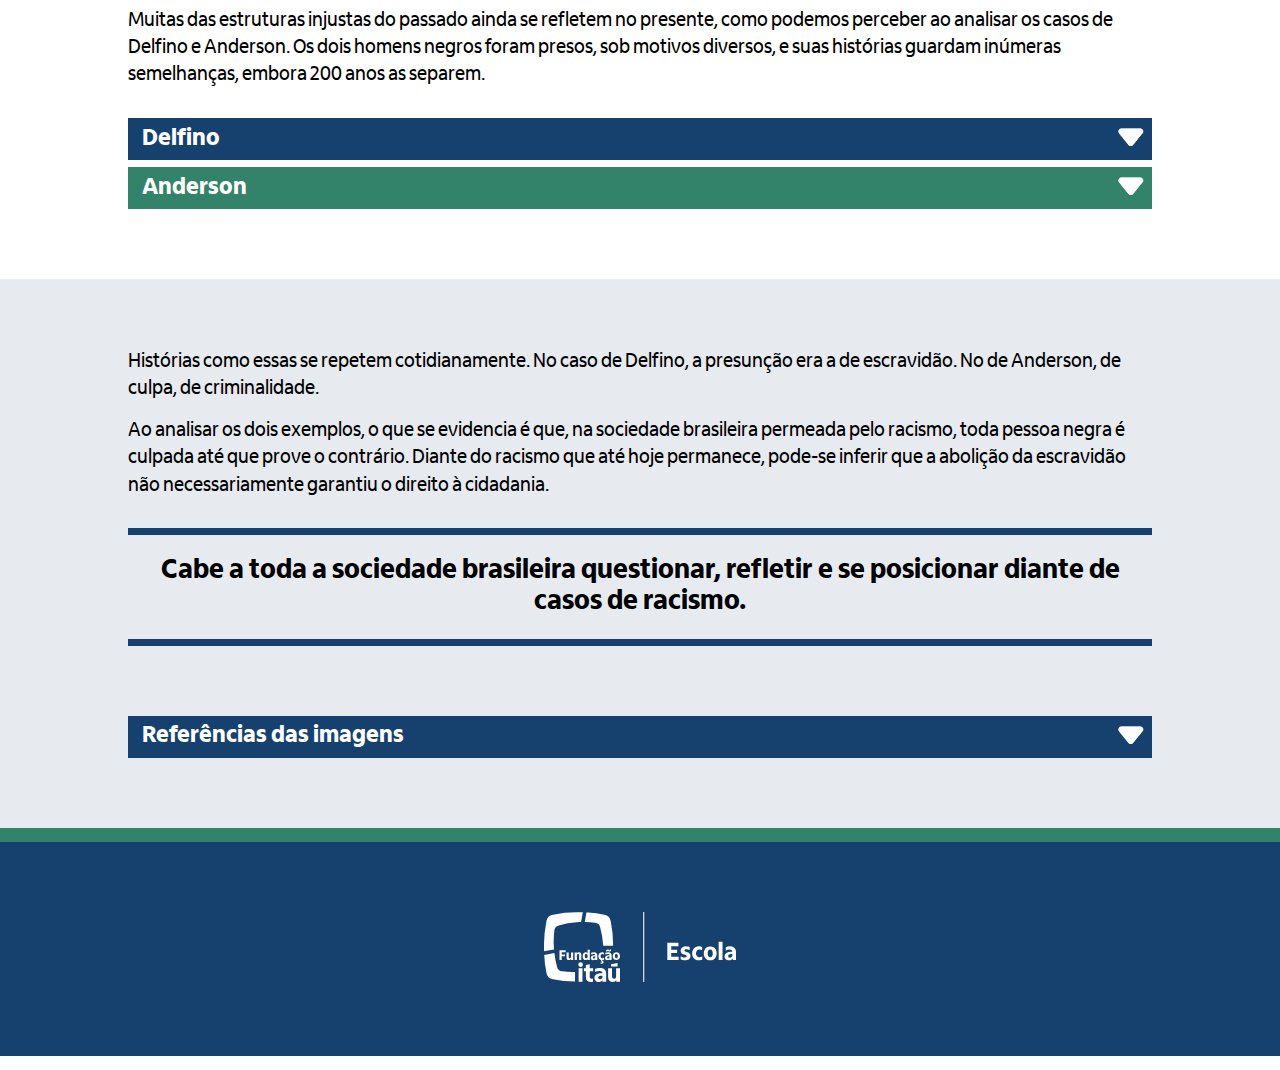
==== commit 50c58efe: "FACTURE" ====
--- a/app/pages/onepage/index.html
+++ b/app/pages/onepage/index.html
@@ -23,7 +23,7 @@
         <div class="container-template-wildcard">
           <div class="col   col-one col-01  col-full prop-mt5 prop-mb5 prop-tablet-mt5 prop-tablet-mb5 up" alt="" aria-label="" tabindex="-1">
             <div class="wrapper">
-              <h1 class="bigtitle prop-m0 color-01" tabindex="1">Escravidão, liberdade e cidadania</h1>
+              <h1 class="bigtitle prop-m0 color-01" tabindex="1">Cidadania, escravidão e liberdade</h1>
               <div class="container-line line-scrool" dimensions="dimensions-">
                 <div class="line-minor">
                   <div class="container-image"><img src="../../assets/img/n-scrool2.png" alt="" aria-label="" tabindex="-1" aria-hidden="aria-hidden"/>
@@ -89,11 +89,11 @@
         </div>
       </section>
       <section class="section03 color-bg-03">
-        <div class="container-template-wildcard prop-pt5 prop-pb5 prop-tablet-pt2 prop-tablet-pb2">
+        <div class="container-template-wildcard prop-pt2 prop-pb2 prop-tablet-pt2 prop-tablet-pb2">
           <div class="row-wrap">
             <div class="col    col-01   left" alt="" aria-label="" tabindex="-1">
               <div class="wrapper">
-                <div class="container-image"><img class="img-shadow" src="../../assets/img/img03.png" alt="Obra intitulada Jovens negras indo à igreja para serem batizadas, de Jean-Baptiste Debret, 1821. A imagem mostra pessoas negras na porta de uma igreja. No centro da imagem, há duas jovens, cada uma carregando uma criança no colo. Elas usam um vestido branco rodado com uma fita azul na cintura e estão descalças. Usam colares, brincos longos e têm os cabelos raspados. Atrás das jovens, há uma senhora negra que usa um vestido azul na parte de cima com a saia amarela e sapatos brancos. Ela veste um pano branco sobre a cabeça e tem um leque na mão direita. Por cima do vestido, há uma capa preta. À frente delas, está um senhor negro vestindo um paletó marrom, calça preta até os joelhos e uma camisa branca. Ele usa uma espécie de bengala e também está descalço. Em sua mão direita, há um chapéu preto, que o senhor está abaixando em sinal de respeito. Na frente do senhor, há um padre negro vestindo uma batina preta, sapatos pretos e um tecido branco bordado por cima da batina." aria-label="Obra intitulada Jovens negras indo à igreja para serem batizadas, de Jean-Baptiste Debret, 1821. A imagem mostra pessoas negras na porta de uma igreja. No centro da imagem, há duas jovens, cada uma carregando uma criança no colo. Elas usam um vestido branco rodado com uma fita azul na cintura e estão descalças. Usam colares, brincos longos e têm os cabelos raspados. Atrás das jovens, há uma senhora negra que usa um vestido azul na parte de cima com a saia amarela e sapatos brancos. Ela veste um pano branco sobre a cabeça e tem um leque na mão direita. Por cima do vestido, há uma capa preta. À frente delas, está um senhor negro vestindo um paletó marrom, calça preta até os joelhos e uma camisa branca. Ele usa uma espécie de bengala e também está descalço. Em sua mão direita, há um chapéu preto, que o senhor está abaixando em sinal de respeito. Na frente do senhor, há um padre negro vestindo uma batina preta, sapatos pretos e um tecido branco bordado por cima da batina." tabindex="1"/>
+                <div class="container-image"><img class="img-shadow" src="../../assets/img/img03.png" alt="A imagem mostra pessoas negras na porta de uma igreja. No centro da imagem, há duas jovens, cada uma carregando uma criança no colo. Elas usam um vestido branco rodado com uma fita azul na cintura e estão descalças. Usam colares, brincos longos e têm os cabelos raspados. Atrás das jovens, há uma senhora negra que usa um vestido azul na parte de cima com a saia amarela e sapatos brancos. Ela veste um pano branco sobre a cabeça e tem um leque na mão direita. Por cima do vestido, há uma capa preta. À frente delas, está um senhor negro vestindo um paletó marrom, calça preta até os joelhos e uma camisa branca. Ele usa uma espécie de bengala e também está descalço. Em sua mão direita, há um chapéu preto, que o senhor está abaixando em sinal de respeito. Na frente do senhor, há um padre negro vestindo uma batina preta, sapatos pretos e um tecido branco bordado por cima da batina." aria-label="A imagem mostra pessoas negras na porta de uma igreja. No centro da imagem, há duas jovens, cada uma carregando uma criança no colo. Elas usam um vestido branco rodado com uma fita azul na cintura e estão descalças. Usam colares, brincos longos e têm os cabelos raspados. Atrás das jovens, há uma senhora negra que usa um vestido azul na parte de cima com a saia amarela e sapatos brancos. Ela veste um pano branco sobre a cabeça e tem um leque na mão direita. Por cima do vestido, há uma capa preta. À frente delas, está um senhor negro vestindo um paletó marrom, calça preta até os joelhos e uma camisa branca. Ele usa uma espécie de bengala e também está descalço. Em sua mão direita, há um chapéu preto, que o senhor está abaixando em sinal de respeito. Na frente do senhor, há um padre negro vestindo uma batina preta, sapatos pretos e um tecido branco bordado por cima da batina." tabindex="1"/>
                 </div>
                 <p class="smalltext prop-mt1 prop-txt-right" tabindex="2">Jovens negras indo à igreja para serem batizadas. Autor: Jean-Baptiste Debret, 1821.</p>
               </div>
@@ -101,7 +101,7 @@
             <div class="col    col-02   right" alt="" aria-label="" tabindex="-1">
               <div class="wrapper">
                 <div class="container-slides">
-                  <div class="slider owl-carousel owl-theme parent-inside-col slide-box owl-nav05 up prop-p2 no-dots zoomIn" show="1" infinite="-1" nextLiberate="-1" nav="1" dots="1" center="1" autp="-1" dotsloader="-1">
+                  <div class="slider owl-carousel owl-theme parent-inside-col slide-box owl-nav05 up prop-p2 zoomIn" show="1" infinite="-1" nextLiberate="-1" nav="1" dots="1" center="1" autp="-1" dotsloader="-1">
                     <div class="owl-item-container">
                       <div class="col   col-one col-01  col-full " alt="" aria-label="" tabindex="-1">
                         <div class="wrapper">
@@ -178,7 +178,7 @@
         </div>
       </section>
       <section class="section05 full-H">
-        <div class="container-template-wildcard bg-bottom prop-bg-fixed legend" style="background-image: url(../../assets/img/img06.png);">
+        <div class="container-template-wildcard prop-bg-fixed legend" style="background-image: url(../../assets/img/img06.png);">
           <div class="row-wrap">
             <div class="col col-bg col-zero  col-01   " alt="" aria-label="" tabindex="-1">
               <div class="wrapper">
@@ -193,7 +193,7 @@
                         <div class="wrapper">
                           <div class="container-item-card wow zoomIn">
                             <p class="text prop-m0 color-white" tabindex="1">Se a Carta não regulamentou explicitamente o regime escravocrata, manteve o compromisso estabelecido com as elites, que apoiaram a consolidação do império em troca da garantia da continuidade da exploração das pessoas escravizadas. A manutenção da escravidão ocorreu por meio do silêncio.</p>
-                            <p class="text prop-mt1 color-white" tabindex="2">O artigo 179 da Constituição de 1824 assegurava a propriedade privada a cada cidadão brasileiro e a cada cidadã brasileira.</p>
+                            <p class="text prop-mt1 color-white" tabindex="2">O artigo 179 da Constituição de 1824 assegurava a propriedade privada a cada cidadão brasileiro.</p>
                           </div>
                         </div>
                       </div>
@@ -231,6 +231,9 @@
               </div>
             </div>
           </div>
+        </div>
+        <div class="legenda">
+          <p class="smalltext" tabindex="-1">Constituição de 1824. Senado Notícias, 2019.</p>
         </div>
       </section>
       <section class="section06">
@@ -389,7 +392,7 @@
               <p class="text" tabindex="1">Histórias como essas se repetem cotidianamente. No caso de Delfino, a presunção era a de escravidão. No de Anderson, de culpa, de criminalidade.</p>
               <p class="text" tabindex="2">Ao analisar os dois exemplos, o que se evidencia é que, na sociedade brasileira permeada pelo racismo, toda pessoa negra é culpada até que prove o contrário. Diante do racismo que até hoje permanece, pode-se inferir que a abolição da escravidão não necessariamente garantiu o direito à cidadania.</p>
               <h3 class="subtitle prop-mt2 prop-w-porc100 borde-top-bottom04 prop-txt-center" tabindex="3"><b>Cabe a toda a sociedade brasileira questionar, refletir e se posicionar diante de casos de racismo.</b></h3>
-              <div class="container-accordeon prop-mt2 accordeon-type03 up">
+              <div class="container-accordeon prop-mt5 accordeon-type03 up">
                 <div class="interaction-accordeon accordeon parent-inside-col">
                   <div class="bloco">
                     <div class="corpbtn">
--- a/app/pages/onepage/style.css
+++ b/app/pages/onepage/style.css
@@ -3580,11 +3580,11 @@
   margin: 0.5rem 0;
 }
 .container-slides .slider .owl-dots .owl-dot span {
-  background-color: #FFFFFF;
+  background-color: #C2CADD;
   opacity: 0.7;
 }
 .container-slides .slider .owl-dots .owl-dot.active span {
-  background-color: #FFFFFF;
+  background-color: #16406D;
   opacity: 1;
 }
 .container-slides .slider.color-bg-01 .owl-nav .owl-prev,
@@ -4624,6 +4624,15 @@
   bottom: 1rem;
   right: 1rem;
 }
+.legenda {
+  background-color: #16406D;
+  padding: 1rem 2rem;
+  display: flex;
+  justify-content: flex-end;
+}
+.legenda p {
+  color: #FFFFFF;
+}
 .modal-obra .flex-center .box {
   width: 95vw !important;
   background-color: transparent !important;
@@ -4705,4 +4714,4 @@
   margin-top: 1rem;
 }
 
-/*# sourceMappingURL=[data-uri]